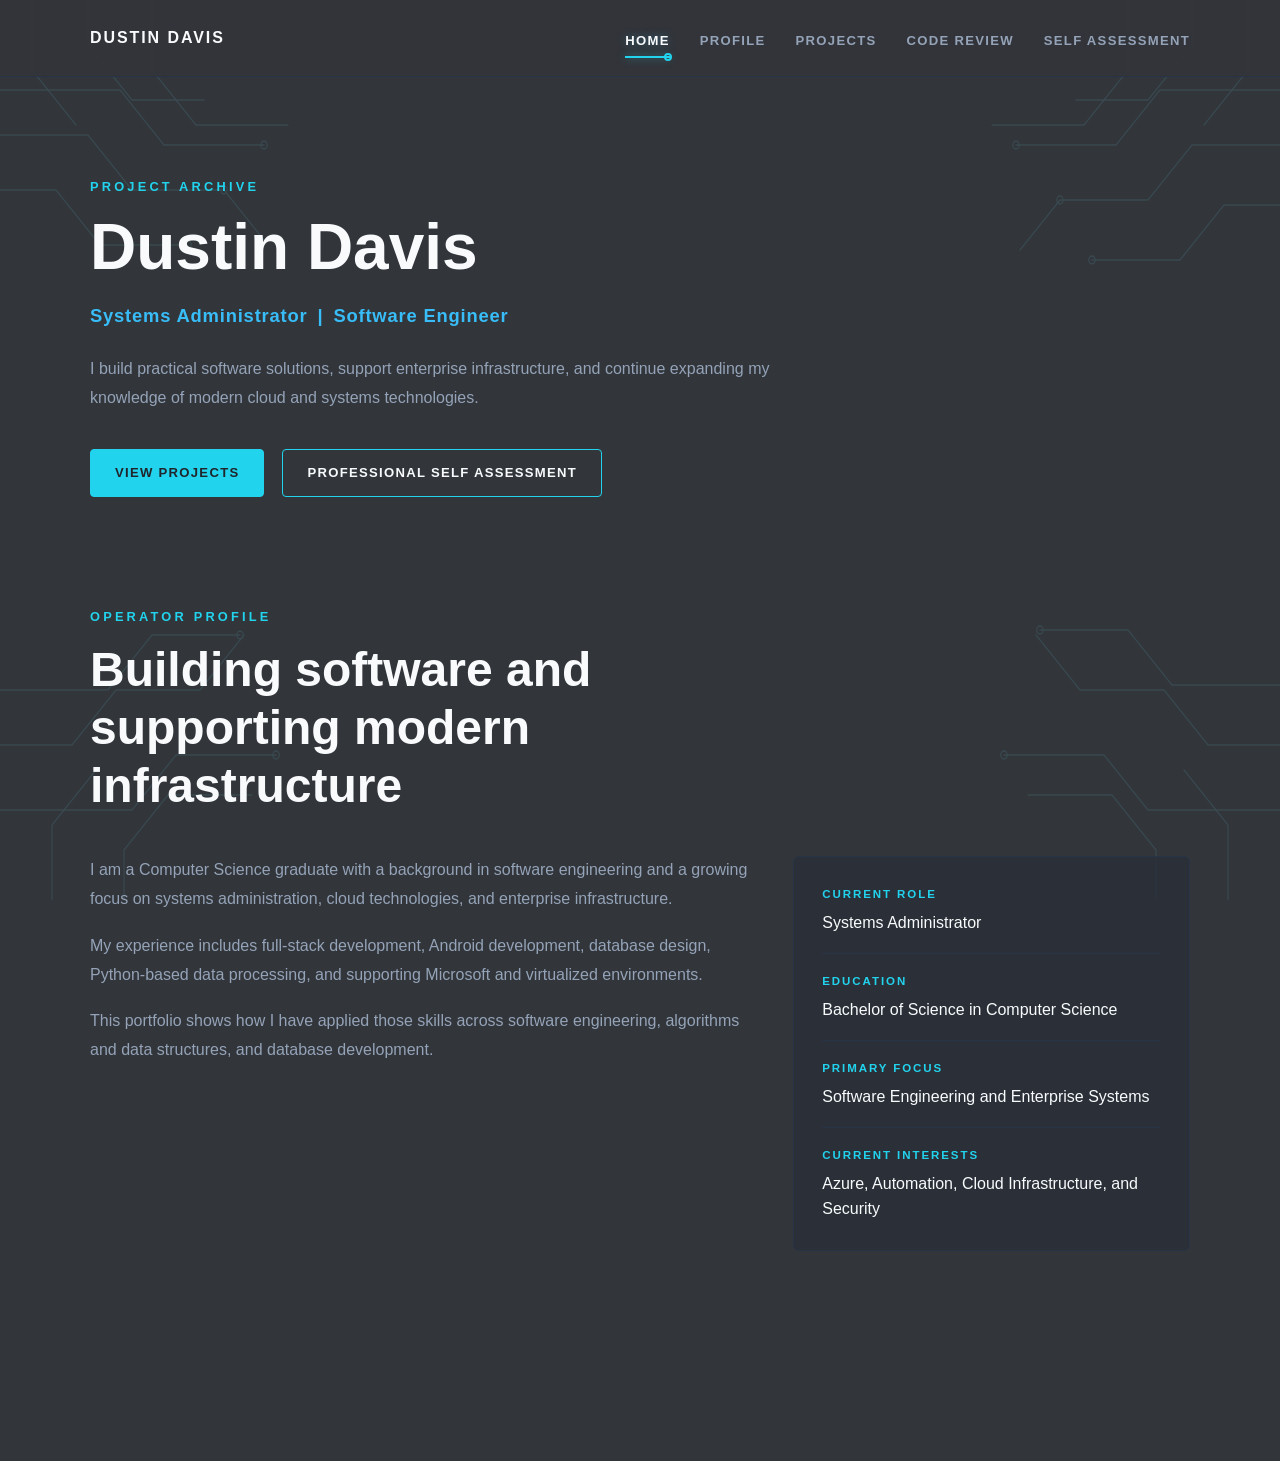
==== index.html @ 6dd3990e "Add operator profile section" ====
<!DOCTYPE html>
<html lang="en">

<head>
    <meta charset="UTF-8">
    <meta name="viewport" content="width=device-width, initial-scale=1.0">

    <title>Dustin Davis | Project Archive</title>

    <link rel="stylesheet" href="assets/css/styles.css">
</head>

<body>

    <!-- Main navigation used to move through the portfolio -->
    <header class="site-header">
        <div class="header-content">

            <!-- Small site name that stays visible across every page -->
            <a class="site-brand" href="index.html">
                Dustin Davis
            </a>

            <!-- Primary links for the main portfolio sections -->
            <nav class="main-navigation" aria-label="Main navigation">
                <a class="navigation-link active" href="index.html">Home</a>
                <a class="navigation-link" href="#profile">Profile</a>
                <a class="navigation-link" href="#projects">Projects</a>
                <a class="navigation-link" href="code-review.html">Code Review</a>
                <a class="navigation-link" href="self-assessment.html">
                    Self Assessment
                </a>
            </nav>

        </div>
    </header>

    <!-- Main content for the home page -->
    <main class="site-shell">

        <!-- Main introduction shown when someone first opens the portfolio -->
        <section class="hero-section">

            <p class="system-label">
                Project Archive
            </p>

            <h1>
                Dustin Davis
            </h1>

            <p class="hero-roles">
                Systems Administrator
                <span aria-hidden="true">|</span>
                Software Engineer
            </p>

            <p class="intro-text">
                I build practical software solutions, support enterprise
                infrastructure, and continue expanding my knowledge of modern
                cloud and systems technologies.
            </p>

            <!-- These buttons will connect to the main portfolio sections -->
            <div class="hero-actions">
                <a class="primary-button" href="#projects">
                    View Projects
                </a>

                <a class="secondary-button" href="self-assessment.html">
                    Professional Self Assessment
                </a>
            </div>

        </section>
        
        <!-- Short professional profile that explains my background and current direction -->
        <section class="profile-section" id="profile">

            <div class="section-heading">
                <p class="system-label">
                    Operator Profile
                </p>

                <h2>
                    Building software and supporting modern infrastructure
                </h2>
            </div>

            <div class="profile-grid">

                <!-- Main profile summary -->
                <div class="profile-summary">
                    <p>
                        I am a Computer Science graduate with a background in software
                        engineering and a growing focus on systems administration,
                        cloud technologies, and enterprise infrastructure.
                    </p>

                    <p>
                        My experience includes full-stack development, Android
                        development, database design, Python-based data processing,
                        and supporting Microsoft and virtualized environments.
                    </p>

                    <p>
                        This portfolio shows how I have applied those skills across
                        software engineering, algorithms and data structures, and
                        database development.
                    </p>
                </div>

                <!-- Quick details make the profile easier to scan -->
                <div class="profile-details">

                    <div class="profile-item">
                        <span class="profile-label">Current Role</span>
                        <span class="profile-value">Systems Administrator</span>
                    </div>

                    <div class="profile-item">
                        <span class="profile-label">Education</span>
                        <span class="profile-value">
                            Bachelor of Science in Computer Science
                        </span>
                    </div>

                    <div class="profile-item">
                        <span class="profile-label">Primary Focus</span>
                        <span class="profile-value">
                            Software Engineering and Enterprise Systems
                        </span>
                    </div>

                    <div class="profile-item">
                        <span class="profile-label">Current Interests</span>
                        <span class="profile-value">
                            Azure, Automation, Cloud Infrastructure, and Security
                        </span>
                    </div>

                </div>

            </div>

        </section>

    </main>

    <script src="assets/js/main.js"></script>

</body>

</html>
---- assets/css/styles.css ----
/*================================================
    PROJECT ARCHIVE

    Main stylesheet for the ePortfolio.
    The sections are separated so the layout
    is easier to update as the site grows.
================================================*/


/*================================================
    Theme Colors

    Keeping the main colors in one place makes
    it easier to adjust the full site later.
================================================*/

:root {
    --background: #32353a;
    --panel: #161b22;
    --panel-border: #273447;

    --primary: #38bdf8;
    --secondary: #2563eb;
    --accent: #22d3ee;

    --text: #f8fafc;
    --muted: #94a3b8;
}


/*================================================
    Browser Reset

    Remove the default spacing so the layout
    starts from the same baseline in each browser.
================================================*/

* {
    margin: 0;
    padding: 0;
    box-sizing: border-box;
}


/*================================================
    Base Page Styling

    This sets the main background, text color,
    and default font used throughout the site.
================================================*/

body {
    min-height: 100vh;

    /* Keep the circuit design subtle so it does not compete with the content */
    background-color: var(--background);
    background-image: url("../images/circuit-background.svg");
    background-position: center top;
    background-repeat: no-repeat;
    background-size: 100% 100%;
    background-attachment: fixed;

    color: var(--text);
    font-family: Arial, Helvetica, sans-serif;
    line-height: 1.6;
}


/*================================================
    Main Page Container

    This keeps the page content centered and
    prevents it from stretching too wide.
================================================*/

.site-shell {
    width: min(1100px, calc(100% - 48px));
    margin: 0 auto;
    padding: 100px 0;
}


/*================================================
    Project Archive Label

    This small label introduces the visual theme
    before the main heading.
================================================*/

.system-label {
    color: var(--accent);
    font-size: 0.8rem;
    font-weight: bold;
    letter-spacing: 0.2rem;
    text-transform: uppercase;
}


/*================================================
    Main Heading

    This is the largest text on the page and will
    be used as the main introduction for the site.
================================================*/

h1 {
    margin-top: 15px;
    font-size: 4rem;
    line-height: 1.1;
}


/*================================================
    Introductory Text

    The lighter text color keeps this readable
    without competing with the main heading.
================================================*/

.intro-text {
    max-width: 700px;
    margin-top: 25px;
    color: var(--muted);
    line-height: 1.8;
}


/*================================================
    Site Header

    The header stays simple so visitors can quickly
    find the main sections of the portfolio.
================================================*/

.site-header {
    width: 100%;
    border-bottom: 1px solid var(--panel-border);
    background: rgba(50, 53, 58, 0.96);
}


/* Keep the navigation aligned with the rest of the page content */
.header-content {
    display: flex;
    align-items: center;
    justify-content: space-between;

    width: min(1100px, calc(100% - 48px));
    min-height: 76px;
    margin: 0 auto;
}


/* Use the name as the site identifier instead of adding a separate logo */
.site-brand {
    color: var(--text);
    font-size: 1rem;
    font-weight: bold;
    letter-spacing: 0.12rem;
    text-decoration: none;
    text-transform: uppercase;
}


/* Keep the main links together on the right side of the header */
.main-navigation {
    display: flex;
    align-items: center;
    gap: 30px;
}


/* Each navigation link has room underneath for the circuit line */
.navigation-link {
    position: relative;
    padding: 28px 0 24px;

    color: var(--muted);
    font-size: 0.82rem;
    font-weight: bold;
    letter-spacing: 0.08rem;
    text-decoration: none;
    text-transform: uppercase;

    transition:
        color 200ms ease,
        text-shadow 200ms ease;
}


/* Draw the circuit trace underneath the selected or hovered link */
.navigation-link::after {
    position: absolute;
    right: 0;
    bottom: 17px;
    left: 0;

    height: 2px;

    background: var(--accent);
    box-shadow: 0 0 8px rgba(34, 211, 238, 0.55);

    content: "";
    transform: scaleX(0);
    transform-origin: left;
    transition: transform 250ms ease;
}


/* Add a small connection point at the end of the circuit trace */
.navigation-link::before {
    position: absolute;
    right: -2px;
    bottom: 14px;

    width: 4px;
    height: 4px;

    border: 2px solid var(--accent);
    border-radius: 50%;
    background: var(--background);

    content: "";
    opacity: 0;
    transition: opacity 150ms ease 150ms;
}


/* Light the circuit line when the link is active or selected */
.navigation-link:hover,
.navigation-link:focus-visible,
.navigation-link.active {
    color: var(--text);
    text-shadow: 0 0 8px rgba(56, 189, 248, 0.35);
}

.navigation-link:hover::after,
.navigation-link:focus-visible::after,
.navigation-link.active::after {
    transform: scaleX(1);
}

.navigation-link:hover::before,
.navigation-link:focus-visible::before,
.navigation-link.active::before {
    opacity: 1;
}


/*================================================
    Small Screen Navigation

    Allow the header to wrap instead of letting
    the links run outside the screen.
================================================*/

@media (max-width: 800px) {

    .header-content {
        align-items: flex-start;
        flex-direction: column;
        padding: 20px 0;
    }

    .main-navigation {
        flex-wrap: wrap;
        gap: 8px 22px;
        margin-top: 12px;
    }

    .navigation-link {
        padding: 10px 0 14px;
    }

    .navigation-link::after {
        bottom: 7px;
    }

    .navigation-link::before {
        bottom: 4px;
    }

}


/*================================================
    Home Page Introduction

    This section introduces who I am before
    directing visitors into the project archive.
================================================*/

.hero-section {
    max-width: 850px;
}


/* Keep the professional roles visible without competing with the name */
.hero-roles {
    display: flex;
    flex-wrap: wrap;
    gap: 10px;

    margin-top: 18px;

    color: var(--primary);
    font-size: 1.15rem;
    font-weight: bold;
    letter-spacing: 0.05rem;
}


/* Keep the main action buttons together below the introduction */
.hero-actions {
    display: flex;
    flex-wrap: wrap;
    gap: 18px;

    margin-top: 36px;
}


/* Shared button styling keeps both actions consistent */
.primary-button,
.secondary-button {
    position: relative;
    display: inline-flex;
    align-items: center;
    justify-content: center;

    min-height: 48px;
    padding: 0 24px;

    border: 1px solid var(--accent);
    border-radius: 4px;

    font-size: 0.82rem;
    font-weight: bold;
    letter-spacing: 0.08rem;
    text-decoration: none;
    text-transform: uppercase;

    transition:
        background 200ms ease,
        color 200ms ease,
        box-shadow 200ms ease,
        transform 200ms ease;
}


/* The primary action gets the stronger visual treatment */
.primary-button {
    background: var(--accent);
    color: #1f252b;
}


/* The secondary action stays quieter until it is selected */
.secondary-button {
    background: transparent;
    color: var(--text);
}


/* Lift the buttons slightly so the interaction feels responsive */
.primary-button:hover,
.primary-button:focus-visible,
.secondary-button:hover,
.secondary-button:focus-visible {
    transform: translateY(-2px);
    box-shadow: 0 0 14px rgba(34, 211, 238, 0.3);
}

.secondary-button:hover,
.secondary-button:focus-visible {
    background: rgba(34, 211, 238, 0.08);
}


/* Stack the actions on narrow screens so they stay easy to select */
@media (max-width: 600px) {

    .hero-actions {
        align-items: stretch;
        flex-direction: column;
    }

    .primary-button,
    .secondary-button {
        width: 100%;
    }

}


/*================================================
    Operator Profile

    This section gives visitors a quick overview
    of my background, experience, and current goals.
================================================*/

.profile-section {
    padding: 110px 0;
}


/* Keep section headings consistent throughout the portfolio */
.section-heading {
    max-width: 760px;
    margin-bottom: 42px;
}

.section-heading h2 {
    margin-top: 14px;

    font-size: clamp(2rem, 4vw, 3rem);
    line-height: 1.2;
}


/* Split the profile into a summary and quick reference details */
.profile-grid {
    display: grid;
    grid-template-columns: minmax(0, 1.25fr) minmax(280px, 0.75fr);
    gap: 42px;
}


/* Keep the profile paragraphs readable without stretching too wide */
.profile-summary {
    max-width: 720px;
}

.profile-summary p {
    color: var(--muted);
    line-height: 1.8;
}

.profile-summary p + p {
    margin-top: 18px;
}


/* Display key profile details in a clean console-style panel */
.profile-details {
    padding: 28px;

    border: 1px solid var(--panel-border);
    border-radius: 6px;
    background: rgba(42, 47, 56, 0.78);
}


/* Separate each detail without making the panel feel crowded */
.profile-item {
    display: flex;
    flex-direction: column;
    gap: 6px;

    padding: 18px 0;
    border-bottom: 1px solid var(--panel-border);
}

.profile-item:first-child {
    padding-top: 0;
}

.profile-item:last-child {
    padding-bottom: 0;
    border-bottom: 0;
}


/* Use the label as a small console heading */
.profile-label {
    color: var(--accent);
    font-size: 0.72rem;
    font-weight: bold;
    letter-spacing: 0.12rem;
    text-transform: uppercase;
}

.profile-value {
    color: var(--text);
    font-size: 1rem;
}


/* Stack the profile sections when there is not enough horizontal space */
@media (max-width: 850px) {

    .profile-grid {
        grid-template-columns: 1fr;
    }

}
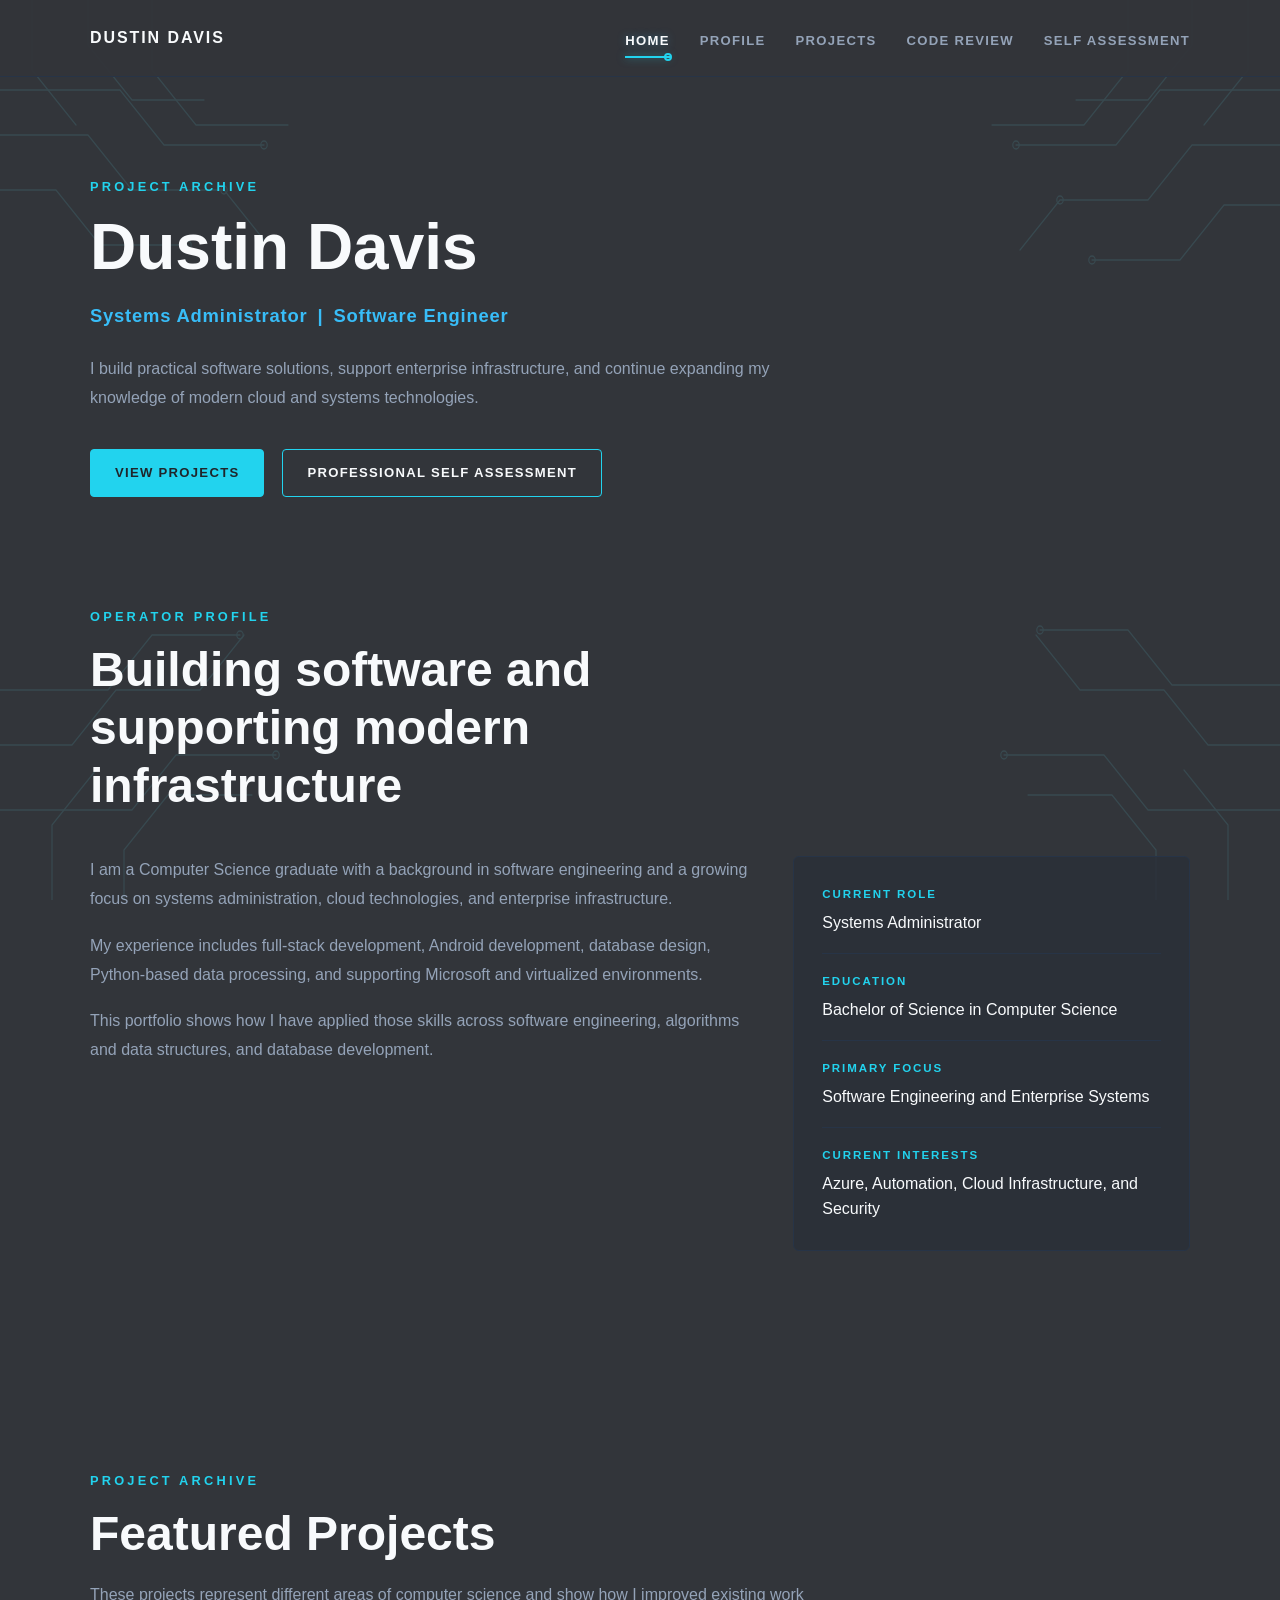
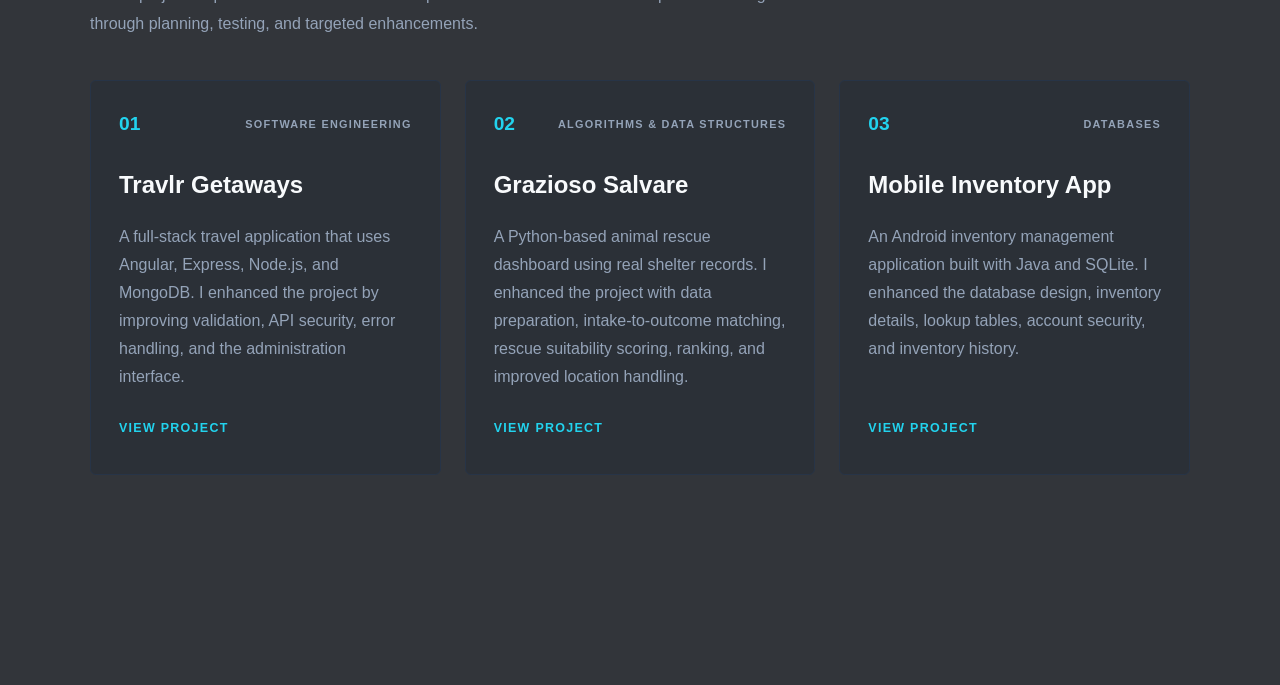
==== commit fa7dd4a6: "Add featured project archive cards" ====
--- a/index.html
+++ b/index.html
@@ -73,7 +73,7 @@
             </div>
 
         </section>
-        
+
         <!-- Short professional profile that explains my background and current direction -->
         <section class="profile-section" id="profile">
 
@@ -145,6 +145,103 @@
 
         </section>
 
+        <!-- Main project collection for the three capstone artifacts -->
+        <section class="projects-section" id="projects">
+
+            <div class="section-heading">
+                <p class="system-label">
+                    Project Archive
+                </p>
+
+                <h2>
+                    Featured Projects
+                </h2>
+
+                <p class="section-description">
+                    These projects represent different areas of computer science and
+                    show how I improved existing work through planning, testing, and
+                    targeted enhancements.
+                </p>
+            </div>
+
+            <div class="project-grid">
+
+                <!-- Artifact One -->
+                <article class="project-card">
+
+                    <div class="project-card-header">
+                        <span class="project-number">01</span>
+                        <span class="project-category">Software Engineering</span>
+                    </div>
+
+                    <h3>Travlr Getaways</h3>
+
+                    <p>
+                        A full-stack travel application that uses Angular, Express,
+                        Node.js, and MongoDB. I enhanced the project by improving
+                        validation, API security, error handling, and the
+                        administration interface.
+                    </p>
+
+                    <a class="project-link" href="projects/travlr.html">
+                        View Project
+                    </a>
+
+                </article>
+
+
+                <!-- Artifact Two -->
+                <article class="project-card">
+
+                    <div class="project-card-header">
+                        <span class="project-number">02</span>
+                        <span class="project-category">
+                            Algorithms &amp; Data Structures
+                        </span>
+                    </div>
+
+                    <h3>Grazioso Salvare</h3>
+
+                    <p>
+                        A Python-based animal rescue dashboard using real shelter
+                        records. I enhanced the project with data preparation,
+                        intake-to-outcome matching, rescue suitability scoring,
+                        ranking, and improved location handling.
+                    </p>
+
+                    <a class="project-link" href="projects/grazioso.html">
+                        View Project
+                    </a>
+
+                </article>
+
+
+                <!-- Artifact Three -->
+                <article class="project-card">
+
+                    <div class="project-card-header">
+                        <span class="project-number">03</span>
+                        <span class="project-category">Databases</span>
+                    </div>
+
+                    <h3>Mobile Inventory App</h3>
+
+                    <p>
+                        An Android inventory management application built with Java
+                        and SQLite. I enhanced the database design, inventory details,
+                        lookup tables, account security, and inventory history.
+                    </p>
+
+                    <a class="project-link" href="projects/mobile.html">
+                        View Project
+                    </a>
+
+                </article>
+
+            </div>
+
+        </section>
+
     </main>
 
     <script src="assets/js/main.js"></script>
--- a/assets/css/styles.css
+++ b/assets/css/styles.css
@@ -494,4 +494,161 @@
         grid-template-columns: 1fr;
     }
 
+}
+
+
+/*================================================
+    Project Archive
+
+    These cards provide a quick overview of the
+    three projects included in the final portfolio.
+================================================*/
+
+.projects-section {
+    padding: 110px 0;
+}
+
+
+/* Add a little supporting text below the section heading */
+.section-description {
+    max-width: 720px;
+    margin-top: 18px;
+
+    color: var(--muted);
+    line-height: 1.8;
+}
+
+
+/* Keep all three projects evenly spaced across larger screens */
+.project-grid {
+    display: grid;
+    grid-template-columns: repeat(3, minmax(0, 1fr));
+    gap: 24px;
+}
+
+
+/* Each project is treated like its own archive entry */
+.project-card {
+    display: flex;
+    flex-direction: column;
+
+    min-height: 370px;
+    padding: 28px;
+
+    border: 1px solid var(--panel-border);
+    border-radius: 6px;
+    background: rgba(42, 47, 56, 0.82);
+
+    transition:
+        border-color 200ms ease,
+        box-shadow 200ms ease,
+        transform 200ms ease;
+}
+
+
+/* Give the card a small response when someone moves over it */
+.project-card:hover {
+    border-color: var(--accent);
+    box-shadow: 0 0 18px rgba(34, 211, 238, 0.12);
+    transform: translateY(-4px);
+}
+
+
+/* Number and category work like archive metadata */
+.project-card-header {
+    display: flex;
+    align-items: center;
+    justify-content: space-between;
+    gap: 16px;
+
+    margin-bottom: 26px;
+}
+
+.project-number {
+    color: var(--accent);
+    font-size: 1.2rem;
+    font-weight: bold;
+}
+
+.project-category {
+    color: var(--muted);
+    font-size: 0.68rem;
+    font-weight: bold;
+    letter-spacing: 0.08rem;
+    text-align: right;
+    text-transform: uppercase;
+}
+
+
+/* Keep project titles easy to find while scanning the page */
+.project-card h3 {
+    margin-bottom: 18px;
+
+    color: var(--text);
+    font-size: 1.5rem;
+}
+
+
+/* Let the description take the available space so links stay aligned */
+.project-card p {
+    flex-grow: 1;
+
+    color: var(--muted);
+    line-height: 1.75;
+}
+
+
+/* Simple circuit-style link at the bottom of each card */
+.project-link {
+    position: relative;
+
+    align-self: flex-start;
+
+    margin-top: 28px;
+    padding-bottom: 7px;
+
+    color: var(--accent);
+    font-size: 0.78rem;
+    font-weight: bold;
+    letter-spacing: 0.08rem;
+    text-decoration: none;
+    text-transform: uppercase;
+}
+
+
+/* Reuse the circuit line idea from the navigation */
+.project-link::after {
+    position: absolute;
+    right: 0;
+    bottom: 0;
+    left: 0;
+
+    height: 2px;
+
+    background: var(--accent);
+    box-shadow: 0 0 8px rgba(34, 211, 238, 0.45);
+
+    content: "";
+    transform: scaleX(0);
+    transform-origin: left;
+    transition: transform 200ms ease;
+}
+
+.project-link:hover::after,
+.project-link:focus-visible::after {
+    transform: scaleX(1);
+}
+
+
+/* Drop to one column when the cards no longer have enough room */
+@media (max-width: 900px) {
+
+    .project-grid {
+        grid-template-columns: 1fr;
+    }
+
+    .project-card {
+        min-height: auto;
+    }
+
 }
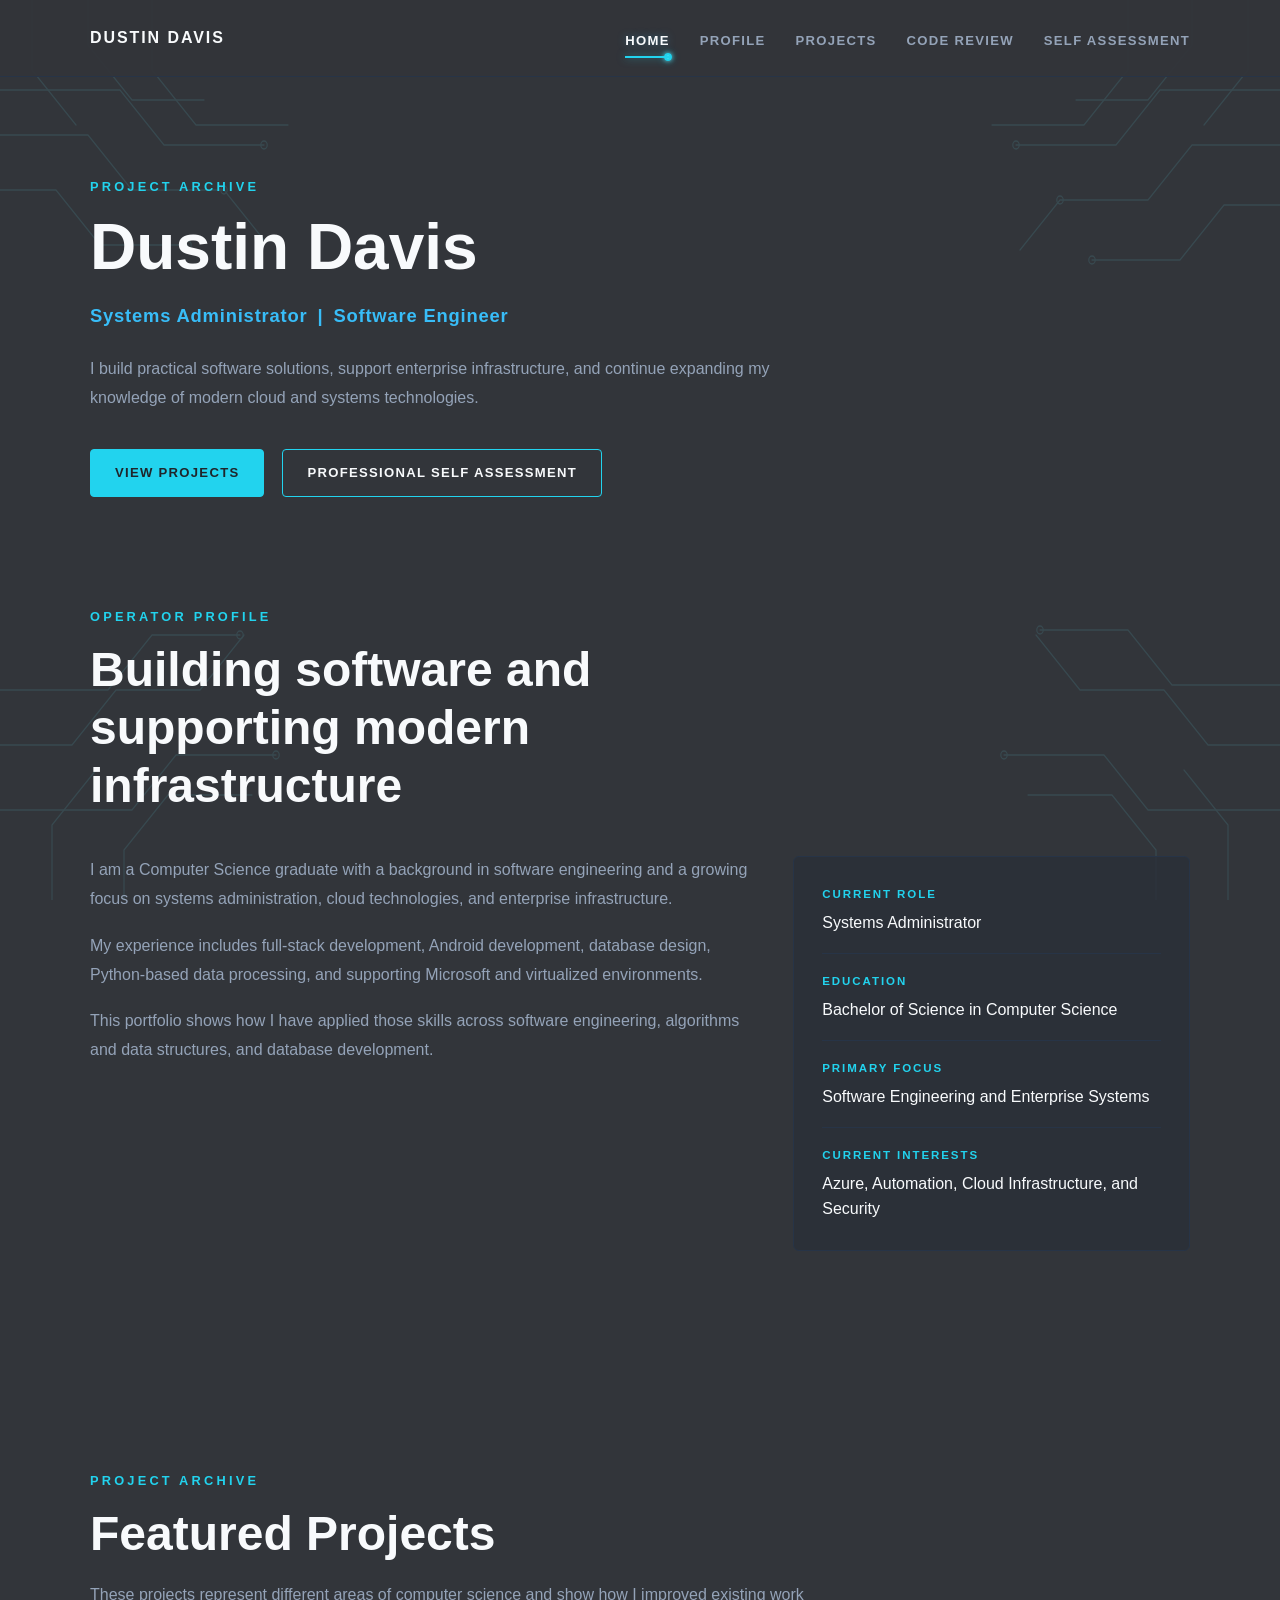
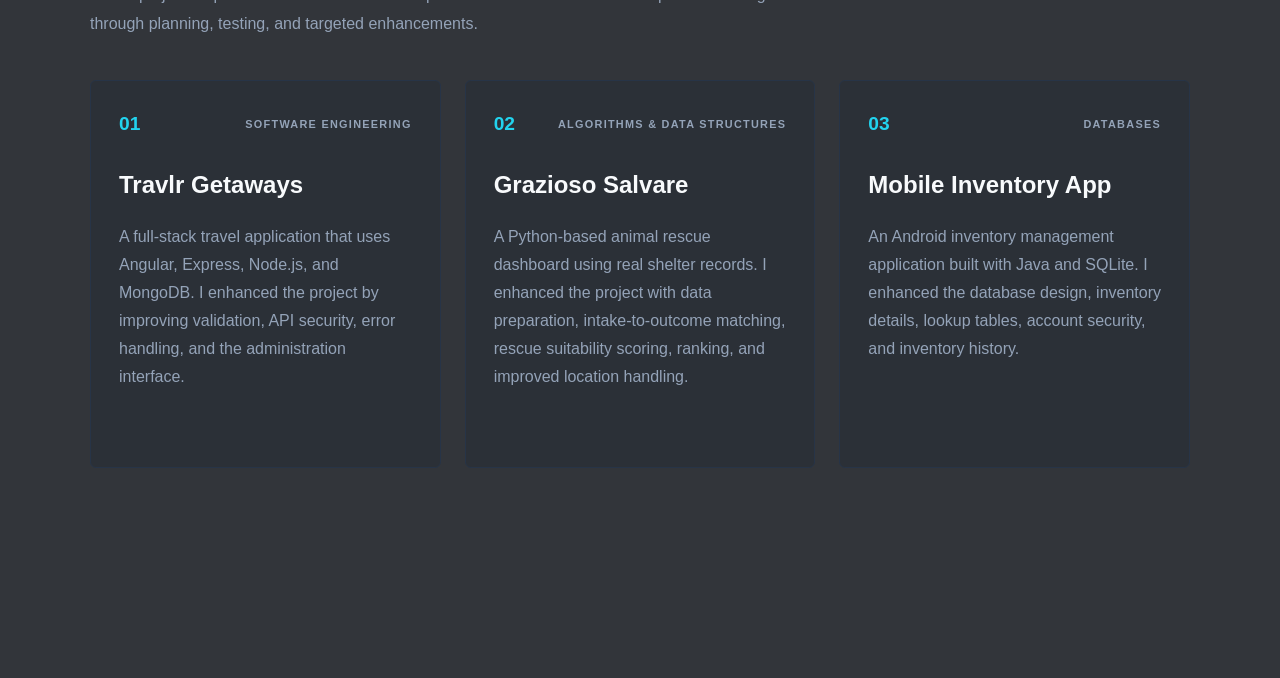
==== commit 2f2beccb: "Build artifact pages and code review section" ====
--- a/index.html
+++ b/index.html
@@ -8,11 +8,21 @@
     <title>Dustin Davis | Project Archive</title>
 
     <link rel="stylesheet" href="assets/css/styles.css">
+    <link rel="stylesheet" href="assets/css/home.css">
 </head>
 
 <body>
 
-    <!-- Main navigation used to move through the portfolio -->
+
+    <!--================================================
+        Main Navigation
+
+        Shared navigation used to move through the
+        main sections of the portfolio.
+    ================================================-->
+
+    <!-- #region MAIN NAVIGATION -->
+
     <header class="site-header">
         <div class="header-content">
 
@@ -23,22 +33,48 @@
 
             <!-- Primary links for the main portfolio sections -->
             <nav class="main-navigation" aria-label="Main navigation">
-                <a class="navigation-link active" href="index.html">Home</a>
-                <a class="navigation-link" href="#profile">Profile</a>
-                <a class="navigation-link" href="#projects">Projects</a>
-                <a class="navigation-link" href="code-review.html">Code Review</a>
+
+                <a class="navigation-link active" href="index.html">
+                    Home
+                </a>
+
+                <a class="navigation-link" href="#profile">
+                    Profile
+                </a>
+
+                <a class="navigation-link" href="#projects">
+                    Projects
+                </a>
+
+                <a class="navigation-link" href="code-review.html">
+                    Code Review
+                </a>
+
                 <a class="navigation-link" href="self-assessment.html">
                     Self Assessment
                 </a>
+
             </nav>
 
         </div>
     </header>
 
+    <!-- #endregion -->
+
+
     <!-- Main content for the home page -->
     <main class="site-shell">
 
-        <!-- Main introduction shown when someone first opens the portfolio -->
+
+        <!--================================================
+            Home Page Introduction
+
+            This section introduces who I am before
+            directing visitors into the project archive.
+        ================================================-->
+
+        <!-- #region HOME PAGE INTRODUCTION -->
+
         <section class="hero-section">
 
             <p class="system-label">
@@ -61,8 +97,9 @@
                 cloud and systems technologies.
             </p>
 
-            <!-- These buttons will connect to the main portfolio sections -->
+            <!-- These buttons connect to the main portfolio sections -->
             <div class="hero-actions">
+
                 <a class="primary-button" href="#projects">
                     View Projects
                 </a>
@@ -70,14 +107,27 @@
                 <a class="secondary-button" href="self-assessment.html">
                     Professional Self Assessment
                 </a>
+
             </div>
 
         </section>
 
-        <!-- Short professional profile that explains my background and current direction -->
+        <!-- #endregion -->
+
+
+        <!--================================================
+            Operator Profile
+
+            This section gives visitors a quick overview
+            of my background, experience, and current goals.
+        ================================================-->
+
+        <!-- #region OPERATOR PROFILE -->
+
         <section class="profile-section" id="profile">
 
             <div class="section-heading">
+
                 <p class="system-label">
                     Operator Profile
                 </p>
@@ -85,55 +135,79 @@
                 <h2>
                     Building software and supporting modern infrastructure
                 </h2>
-            </div>
+
+            </div>
+
 
             <div class="profile-grid">
 
                 <!-- Main profile summary -->
                 <div class="profile-summary">
+
                     <p>
-                        I am a Computer Science graduate with a background in software
-                        engineering and a growing focus on systems administration,
-                        cloud technologies, and enterprise infrastructure.
+                        I am a Computer Science graduate with a background in
+                        software engineering and a growing focus on systems
+                        administration, cloud technologies, and enterprise
+                        infrastructure.
                     </p>
 
                     <p>
                         My experience includes full-stack development, Android
-                        development, database design, Python-based data processing,
-                        and supporting Microsoft and virtualized environments.
+                        development, database design, Python-based data
+                        processing, and supporting Microsoft and virtualized
+                        environments.
                     </p>
 
                     <p>
-                        This portfolio shows how I have applied those skills across
-                        software engineering, algorithms and data structures, and
-                        database development.
+                        This portfolio shows how I have applied those skills
+                        across software engineering, algorithms and data
+                        structures, and database development.
                     </p>
+
                 </div>
+
 
                 <!-- Quick details make the profile easier to scan -->
                 <div class="profile-details">
 
                     <div class="profile-item">
-                        <span class="profile-label">Current Role</span>
-                        <span class="profile-value">Systems Administrator</span>
+                        <span class="profile-label">
+                            Current Role
+                        </span>
+
+                        <span class="profile-value">
+                            Systems Administrator
+                        </span>
                     </div>
 
+
                     <div class="profile-item">
-                        <span class="profile-label">Education</span>
+                        <span class="profile-label">
+                            Education
+                        </span>
+
                         <span class="profile-value">
                             Bachelor of Science in Computer Science
                         </span>
                     </div>
 
+
                     <div class="profile-item">
-                        <span class="profile-label">Primary Focus</span>
+                        <span class="profile-label">
+                            Primary Focus
+                        </span>
+
                         <span class="profile-value">
                             Software Engineering and Enterprise Systems
                         </span>
                     </div>
 
+
                     <div class="profile-item">
-                        <span class="profile-label">Current Interests</span>
+                        <span class="profile-label">
+                            Current Interests
+                        </span>
+
                         <span class="profile-value">
                             Azure, Automation, Cloud Infrastructure, and Security
                         </span>
@@ -145,10 +219,22 @@
 
         </section>
 
-        <!-- Main project collection for the three capstone artifacts -->
+        <!-- #endregion -->
+
+
+        <!--================================================
+            Project Archive
+
+            These cards provide a quick overview of the
+            three projects included in the final portfolio.
+        ================================================-->
+
+        <!-- #region PROJECT ARCHIVE -->
+
         <section class="projects-section" id="projects">
 
             <div class="section-heading">
+
                 <p class="system-label">
                     Project Archive
                 </p>
@@ -158,94 +244,151 @@
                 </h2>
 
                 <p class="section-description">
-                    These projects represent different areas of computer science and
-                    show how I improved existing work through planning, testing, and
-                    targeted enhancements.
+                    These projects represent different areas of computer
+                    science and show how I improved existing work through
+                    planning, testing, and targeted enhancements.
                 </p>
-            </div>
+
+            </div>
+
 
             <div class="project-grid">
 
+
                 <!-- Artifact One -->
-                <article class="project-card">
-
-                    <div class="project-card-header">
-                        <span class="project-number">01</span>
-                        <span class="project-category">Software Engineering</span>
-                    </div>
-
-                    <h3>Travlr Getaways</h3>
-
-                    <p>
-                        A full-stack travel application that uses Angular, Express,
-                        Node.js, and MongoDB. I enhanced the project by improving
-                        validation, API security, error handling, and the
-                        administration interface.
-                    </p>
-
-                    <a class="project-link" href="projects/travlr.html">
-                        View Project
-                    </a>
-
-                </article>
+                <a class="project-card-link" href="projects/travlr.html">
+
+                    <article class="project-card">
+
+                        <div class="project-card-header">
+
+                            <span class="project-number">
+                                01
+                            </span>
+
+                            <span class="project-category">
+                                Software Engineering
+                            </span>
+
+                        </div>
+
+                        <h3>
+                            Travlr Getaways
+                        </h3>
+
+                        <p>
+                            A full-stack travel application that uses Angular,
+                            Express, Node.js, and MongoDB. I enhanced the project
+                            by improving validation, API security, error handling,
+                            and the administration interface.
+                        </p>
+
+                        <span class="project-card-action">
+                            View Project
+                        </span>
+
+                    </article>
+
+                </a>
 
 
                 <!-- Artifact Two -->
-                <article class="project-card">
-
-                    <div class="project-card-header">
-                        <span class="project-number">02</span>
-                        <span class="project-category">
-                            Algorithms &amp; Data Structures
-                        </span>
-                    </div>
-
-                    <h3>Grazioso Salvare</h3>
-
-                    <p>
-                        A Python-based animal rescue dashboard using real shelter
-                        records. I enhanced the project with data preparation,
-                        intake-to-outcome matching, rescue suitability scoring,
-                        ranking, and improved location handling.
-                    </p>
-
-                    <a class="project-link" href="projects/grazioso.html">
-                        View Project
-                    </a>
-
-                </article>
+                <a class="project-card-link" href="projects/grazioso.html">
+
+                    <article class="project-card">
+
+                        <div class="project-card-header">
+
+                            <span class="project-number">
+                                02
+                            </span>
+
+                            <span class="project-category">
+                                Algorithms &amp; Data Structures
+                            </span>
+
+                        </div>
+
+                        <h3>
+                            Grazioso Salvare
+                        </h3>
+
+                        <p>
+                            A Python-based animal rescue dashboard using real
+                            shelter records. I enhanced the project with data
+                            preparation, intake-to-outcome matching, rescue
+                            suitability scoring, ranking, and improved location
+                            handling.
+                        </p>
+
+                        <span class="project-card-action">
+                            View Project
+                        </span>
+
+                    </article>
+
+                </a>
 
 
                 <!-- Artifact Three -->
-                <article class="project-card">
-
-                    <div class="project-card-header">
-                        <span class="project-number">03</span>
-                        <span class="project-category">Databases</span>
-                    </div>
-
-                    <h3>Mobile Inventory App</h3>
-
-                    <p>
-                        An Android inventory management application built with Java
-                        and SQLite. I enhanced the database design, inventory details,
-                        lookup tables, account security, and inventory history.
-                    </p>
-
-                    <a class="project-link" href="projects/mobile.html">
-                        View Project
-                    </a>
-
-                </article>
+                <a class="project-card-link" href="projects/mobile.html">
+
+                    <article class="project-card">
+
+                        <div class="project-card-header">
+
+                            <span class="project-number">
+                                03
+                            </span>
+
+                            <span class="project-category">
+                                Databases
+                            </span>
+
+                        </div>
+
+                        <h3>
+                            Mobile Inventory App
+                        </h3>
+
+                        <p>
+                            An Android inventory management application built with
+                            Java and SQLite. I enhanced the database design,
+                            inventory details, lookup tables, account security,
+                            and inventory history.
+                        </p>
+
+                        <span class="project-card-action">
+                            View Project
+                        </span>
+
+                    </article>
+
+                </a>
 
             </div>
 
         </section>
 
+        <!-- #endregion -->
+
+
     </main>
 
+
+    <!--================================================
+        JavaScript
+
+        Shared site functionality is loaded here.
+    ================================================-->
+
+    <!-- #region JAVASCRIPT -->
+
     <script src="assets/js/main.js"></script>
 
+    <!-- #endregion -->
+
+
 </body>
 
 </html>
--- a/assets/css/styles.css
+++ b/assets/css/styles.css
@@ -13,6 +13,8 @@
     Keeping the main colors in one place makes
     it easier to adjust the full site later.
 ================================================*/
+
+/* #region THEME COLORS */
 
 :root {
     --background: #32353a;
@@ -27,6 +29,7 @@
     --muted: #94a3b8;
 }
 
+/* #endregion */
 
 /*================================================
     Browser Reset
@@ -34,6 +37,8 @@
     Remove the default spacing so the layout
     starts from the same baseline in each browser.
 ================================================*/
+
+/* #region BROWSER RESET */
 
 * {
     margin: 0;
@@ -41,6 +46,7 @@
     box-sizing: border-box;
 }
 
+/* #endregion */
 
 /*================================================
     Base Page Styling
@@ -48,6 +54,8 @@
     This sets the main background, text color,
     and default font used throughout the site.
 ================================================*/
+
+/* #region BASE PAGE STYLING */
 
 body {
     min-height: 100vh;
@@ -65,6 +73,7 @@
     line-height: 1.6;
 }
 
+/* #endregion */
 
 /*================================================
     Main Page Container
@@ -72,6 +81,8 @@
     This keeps the page content centered and
     prevents it from stretching too wide.
 ================================================*/
+
+/* #region MAIN PAGE CONTAINER */
 
 .site-shell {
     width: min(1100px, calc(100% - 48px));
@@ -79,6 +90,7 @@
     padding: 100px 0;
 }
 
+/* #endregion */
 
 /*================================================
     Project Archive Label
@@ -86,6 +98,8 @@
     This small label introduces the visual theme
     before the main heading.
 ================================================*/
+
+/* #region PROJECT ARCHIVE LABEL */
 
 .system-label {
     color: var(--accent);
@@ -95,6 +109,7 @@
     text-transform: uppercase;
 }
 
+/* #endregion */
 
 /*================================================
     Main Heading
@@ -102,6 +117,8 @@
     This is the largest text on the page and will
     be used as the main introduction for the site.
 ================================================*/
+
+/* #region MAIN HEADING */
 
 h1 {
     margin-top: 15px;
@@ -109,6 +126,7 @@
     line-height: 1.1;
 }
 
+/* #endregion */
 
 /*================================================
     Introductory Text
@@ -116,6 +134,8 @@
     The lighter text color keeps this readable
     without competing with the main heading.
 ================================================*/
+
+/* #region INTRODUCTORY TEXT */
 
 .intro-text {
     max-width: 700px;
@@ -124,6 +144,7 @@
     line-height: 1.8;
 }
 
+/* #endregion */
 
 /*================================================
     Site Header
@@ -131,6 +152,8 @@
     The header stays simple so visitors can quickly
     find the main sections of the portfolio.
 ================================================*/
+
+/* #region SITE HEADER */
 
 .site-header {
     width: 100%;
@@ -218,13 +241,45 @@
 
     border: 2px solid var(--accent);
     border-radius: 50%;
-    background: var(--background);
+    background: radial-gradient(
+        circle,
+        #e0faff 0%,
+        #67e8f9 35%,
+        var(--accent) 70%
+    );
 
     content: "";
     opacity: 0;
     transition: opacity 150ms ease 150ms;
 }
 
+/* Add a small glowing connection point at the end of the circuit trace */
+.navigation-link::before {
+    position: absolute;
+    right: -2px;
+    bottom: 14px;
+
+    width: 4px;
+    height: 4px;
+
+    border: 2px solid var(--accent);
+    border-radius: 50%;
+
+    background: radial-gradient(
+        circle,
+        #e0faff 0%,
+        #67e8f9 35%,
+        var(--accent) 70%
+    );
+
+    box-shadow:
+        0 0 4px rgba(103, 232, 249, 0.8),
+        0 0 8px rgba(34, 211, 238, 0.45);
+
+    content: "";
+    opacity: 0;
+    transition: opacity 150ms ease 150ms;
+}
 
 /* Light the circuit line when the link is active or selected */
 .navigation-link:hover,
@@ -246,6 +301,7 @@
     opacity: 1;
 }
 
+/* #endregion */
 
 /*================================================
     Small Screen Navigation
@@ -253,6 +309,8 @@
     Allow the header to wrap instead of letting
     the links run outside the screen.
 ================================================*/
+
+/* #region SMALL SCREEN NAVIGATION */
 
 @media (max-width: 800px) {
 
@@ -282,373 +340,4 @@
 
 }
 
-
-/*================================================
-    Home Page Introduction
-
-    This section introduces who I am before
-    directing visitors into the project archive.
-================================================*/
-
-.hero-section {
-    max-width: 850px;
-}
-
-
-/* Keep the professional roles visible without competing with the name */
-.hero-roles {
-    display: flex;
-    flex-wrap: wrap;
-    gap: 10px;
-
-    margin-top: 18px;
-
-    color: var(--primary);
-    font-size: 1.15rem;
-    font-weight: bold;
-    letter-spacing: 0.05rem;
-}
-
-
-/* Keep the main action buttons together below the introduction */
-.hero-actions {
-    display: flex;
-    flex-wrap: wrap;
-    gap: 18px;
-
-    margin-top: 36px;
-}
-
-
-/* Shared button styling keeps both actions consistent */
-.primary-button,
-.secondary-button {
-    position: relative;
-    display: inline-flex;
-    align-items: center;
-    justify-content: center;
-
-    min-height: 48px;
-    padding: 0 24px;
-
-    border: 1px solid var(--accent);
-    border-radius: 4px;
-
-    font-size: 0.82rem;
-    font-weight: bold;
-    letter-spacing: 0.08rem;
-    text-decoration: none;
-    text-transform: uppercase;
-
-    transition:
-        background 200ms ease,
-        color 200ms ease,
-        box-shadow 200ms ease,
-        transform 200ms ease;
-}
-
-
-/* The primary action gets the stronger visual treatment */
-.primary-button {
-    background: var(--accent);
-    color: #1f252b;
-}
-
-
-/* The secondary action stays quieter until it is selected */
-.secondary-button {
-    background: transparent;
-    color: var(--text);
-}
-
-
-/* Lift the buttons slightly so the interaction feels responsive */
-.primary-button:hover,
-.primary-button:focus-visible,
-.secondary-button:hover,
-.secondary-button:focus-visible {
-    transform: translateY(-2px);
-    box-shadow: 0 0 14px rgba(34, 211, 238, 0.3);
-}
-
-.secondary-button:hover,
-.secondary-button:focus-visible {
-    background: rgba(34, 211, 238, 0.08);
-}
-
-
-/* Stack the actions on narrow screens so they stay easy to select */
-@media (max-width: 600px) {
-
-    .hero-actions {
-        align-items: stretch;
-        flex-direction: column;
-    }
-
-    .primary-button,
-    .secondary-button {
-        width: 100%;
-    }
-
-}
-
-
-/*================================================
-    Operator Profile
-
-    This section gives visitors a quick overview
-    of my background, experience, and current goals.
-================================================*/
-
-.profile-section {
-    padding: 110px 0;
-}
-
-
-/* Keep section headings consistent throughout the portfolio */
-.section-heading {
-    max-width: 760px;
-    margin-bottom: 42px;
-}
-
-.section-heading h2 {
-    margin-top: 14px;
-
-    font-size: clamp(2rem, 4vw, 3rem);
-    line-height: 1.2;
-}
-
-
-/* Split the profile into a summary and quick reference details */
-.profile-grid {
-    display: grid;
-    grid-template-columns: minmax(0, 1.25fr) minmax(280px, 0.75fr);
-    gap: 42px;
-}
-
-
-/* Keep the profile paragraphs readable without stretching too wide */
-.profile-summary {
-    max-width: 720px;
-}
-
-.profile-summary p {
-    color: var(--muted);
-    line-height: 1.8;
-}
-
-.profile-summary p + p {
-    margin-top: 18px;
-}
-
-
-/* Display key profile details in a clean console-style panel */
-.profile-details {
-    padding: 28px;
-
-    border: 1px solid var(--panel-border);
-    border-radius: 6px;
-    background: rgba(42, 47, 56, 0.78);
-}
-
-
-/* Separate each detail without making the panel feel crowded */
-.profile-item {
-    display: flex;
-    flex-direction: column;
-    gap: 6px;
-
-    padding: 18px 0;
-    border-bottom: 1px solid var(--panel-border);
-}
-
-.profile-item:first-child {
-    padding-top: 0;
-}
-
-.profile-item:last-child {
-    padding-bottom: 0;
-    border-bottom: 0;
-}
-
-
-/* Use the label as a small console heading */
-.profile-label {
-    color: var(--accent);
-    font-size: 0.72rem;
-    font-weight: bold;
-    letter-spacing: 0.12rem;
-    text-transform: uppercase;
-}
-
-.profile-value {
-    color: var(--text);
-    font-size: 1rem;
-}
-
-
-/* Stack the profile sections when there is not enough horizontal space */
-@media (max-width: 850px) {
-
-    .profile-grid {
-        grid-template-columns: 1fr;
-    }
-
-}
-
-
-/*================================================
-    Project Archive
-
-    These cards provide a quick overview of the
-    three projects included in the final portfolio.
-================================================*/
-
-.projects-section {
-    padding: 110px 0;
-}
-
-
-/* Add a little supporting text below the section heading */
-.section-description {
-    max-width: 720px;
-    margin-top: 18px;
-
-    color: var(--muted);
-    line-height: 1.8;
-}
-
-
-/* Keep all three projects evenly spaced across larger screens */
-.project-grid {
-    display: grid;
-    grid-template-columns: repeat(3, minmax(0, 1fr));
-    gap: 24px;
-}
-
-
-/* Each project is treated like its own archive entry */
-.project-card {
-    display: flex;
-    flex-direction: column;
-
-    min-height: 370px;
-    padding: 28px;
-
-    border: 1px solid var(--panel-border);
-    border-radius: 6px;
-    background: rgba(42, 47, 56, 0.82);
-
-    transition:
-        border-color 200ms ease,
-        box-shadow 200ms ease,
-        transform 200ms ease;
-}
-
-
-/* Give the card a small response when someone moves over it */
-.project-card:hover {
-    border-color: var(--accent);
-    box-shadow: 0 0 18px rgba(34, 211, 238, 0.12);
-    transform: translateY(-4px);
-}
-
-
-/* Number and category work like archive metadata */
-.project-card-header {
-    display: flex;
-    align-items: center;
-    justify-content: space-between;
-    gap: 16px;
-
-    margin-bottom: 26px;
-}
-
-.project-number {
-    color: var(--accent);
-    font-size: 1.2rem;
-    font-weight: bold;
-}
-
-.project-category {
-    color: var(--muted);
-    font-size: 0.68rem;
-    font-weight: bold;
-    letter-spacing: 0.08rem;
-    text-align: right;
-    text-transform: uppercase;
-}
-
-
-/* Keep project titles easy to find while scanning the page */
-.project-card h3 {
-    margin-bottom: 18px;
-
-    color: var(--text);
-    font-size: 1.5rem;
-}
-
-
-/* Let the description take the available space so links stay aligned */
-.project-card p {
-    flex-grow: 1;
-
-    color: var(--muted);
-    line-height: 1.75;
-}
-
-
-/* Simple circuit-style link at the bottom of each card */
-.project-link {
-    position: relative;
-
-    align-self: flex-start;
-
-    margin-top: 28px;
-    padding-bottom: 7px;
-
-    color: var(--accent);
-    font-size: 0.78rem;
-    font-weight: bold;
-    letter-spacing: 0.08rem;
-    text-decoration: none;
-    text-transform: uppercase;
-}
-
-
-/* Reuse the circuit line idea from the navigation */
-.project-link::after {
-    position: absolute;
-    right: 0;
-    bottom: 0;
-    left: 0;
-
-    height: 2px;
-
-    background: var(--accent);
-    box-shadow: 0 0 8px rgba(34, 211, 238, 0.45);
-
-    content: "";
-    transform: scaleX(0);
-    transform-origin: left;
-    transition: transform 200ms ease;
-}
-
-.project-link:hover::after,
-.project-link:focus-visible::after {
-    transform: scaleX(1);
-}
-
-
-/* Drop to one column when the cards no longer have enough room */
-@media (max-width: 900px) {
-
-    .project-grid {
-        grid-template-columns: 1fr;
-    }
-
-    .project-card {
-        min-height: auto;
-    }
-
-}+/* #endregion */
--- a/assets/css/home.css
+++ b/assets/css/home.css
@@ -0,0 +1,373 @@
+/*================================================
+    Home Page Introduction
+
+    This section introduces who I am before
+    directing visitors into the project archive.
+================================================*/
+
+/* #region HOME PAGE INTRODUCTION */
+
+.hero-section {
+    max-width: 850px;
+}
+
+
+/* Keep the professional roles visible without competing with the name */
+.hero-roles {
+    display: flex;
+    flex-wrap: wrap;
+    gap: 10px;
+
+    margin-top: 18px;
+
+    color: var(--primary);
+    font-size: 1.15rem;
+    font-weight: bold;
+    letter-spacing: 0.05rem;
+}
+
+
+/* Keep the main action buttons together below the introduction */
+.hero-actions {
+    display: flex;
+    flex-wrap: wrap;
+    gap: 18px;
+
+    margin-top: 36px;
+}
+
+
+/* Shared button styling keeps both actions consistent */
+.primary-button,
+.secondary-button {
+    position: relative;
+    display: inline-flex;
+    align-items: center;
+    justify-content: center;
+
+    min-height: 48px;
+    padding: 0 24px;
+
+    border: 1px solid var(--accent);
+    border-radius: 4px;
+
+    font-size: 0.82rem;
+    font-weight: bold;
+    letter-spacing: 0.08rem;
+    text-decoration: none;
+    text-transform: uppercase;
+
+    transition:
+        background 200ms ease,
+        color 200ms ease,
+        box-shadow 200ms ease,
+        transform 200ms ease;
+}
+
+
+/* The primary action gets the stronger visual treatment */
+.primary-button {
+    background: var(--accent);
+    color: #1f252b;
+}
+
+
+/* The secondary action stays quieter until it is selected */
+.secondary-button {
+    background: transparent;
+    color: var(--text);
+}
+
+
+/* Lift the buttons slightly so the interaction feels responsive */
+.primary-button:hover,
+.primary-button:focus-visible,
+.secondary-button:hover,
+.secondary-button:focus-visible {
+    transform: translateY(-2px);
+    box-shadow: 0 0 14px rgba(34, 211, 238, 0.3);
+}
+
+.secondary-button:hover,
+.secondary-button:focus-visible {
+    background: rgba(34, 211, 238, 0.08);
+}
+
+
+/* Stack the actions on narrow screens so they stay easy to select */
+@media (max-width: 600px) {
+
+    .hero-actions {
+        align-items: stretch;
+        flex-direction: column;
+    }
+
+    .primary-button,
+    .secondary-button {
+        width: 100%;
+    }
+
+}
+
+/* #endregion */
+
+/*================================================
+    Operator Profile
+
+    This section gives visitors a quick overview
+    of my background, experience, and current goals.
+================================================*/
+
+/* #region OPERATOR PROFILE */
+
+.profile-section {
+    padding: 110px 0;
+}
+
+
+/* Keep section headings consistent throughout the portfolio */
+.section-heading {
+    max-width: 760px;
+    margin-bottom: 42px;
+}
+
+.section-heading h2 {
+    margin-top: 14px;
+
+    font-size: clamp(2rem, 4vw, 3rem);
+    line-height: 1.2;
+}
+
+
+/* Split the profile into a summary and quick reference details */
+.profile-grid {
+    display: grid;
+    grid-template-columns: minmax(0, 1.25fr) minmax(280px, 0.75fr);
+    gap: 42px;
+}
+
+
+/* Keep the profile paragraphs readable without stretching too wide */
+.profile-summary {
+    max-width: 720px;
+}
+
+.profile-summary p {
+    color: var(--muted);
+    line-height: 1.8;
+}
+
+.profile-summary p + p {
+    margin-top: 18px;
+}
+
+
+/* Display key profile details in a clean console-style panel */
+.profile-details {
+    padding: 28px;
+
+    border: 1px solid var(--panel-border);
+    border-radius: 6px;
+    background: rgba(42, 47, 56, 0.78);
+}
+
+
+/* Separate each detail without making the panel feel crowded */
+.profile-item {
+    display: flex;
+    flex-direction: column;
+    gap: 6px;
+
+    padding: 18px 0;
+    border-bottom: 1px solid var(--panel-border);
+}
+
+.profile-item:first-child {
+    padding-top: 0;
+}
+
+.profile-item:last-child {
+    padding-bottom: 0;
+    border-bottom: 0;
+}
+
+
+/* Use the label as a small console heading */
+.profile-label {
+    color: var(--accent);
+    font-size: 0.72rem;
+    font-weight: bold;
+    letter-spacing: 0.12rem;
+    text-transform: uppercase;
+}
+
+.profile-value {
+    color: var(--text);
+    font-size: 1rem;
+}
+
+
+/* Stack the profile sections when there is not enough horizontal space */
+@media (max-width: 850px) {
+
+    .profile-grid {
+        grid-template-columns: 1fr;
+    }
+
+}
+
+/* #endregion */
+
+/*================================================
+    Project Archive
+
+    These cards provide a quick overview of the
+    three projects included in the final portfolio.
+================================================*/
+
+/* #region PROJECT ARCHIVE */
+
+.projects-section {
+    padding: 110px 0;
+}
+
+
+/* Add a little supporting text below the section heading */
+.section-description {
+    max-width: 720px;
+    margin-top: 18px;
+
+    color: var(--muted);
+    line-height: 1.8;
+}
+
+
+/* Keep all three projects evenly spaced across larger screens */
+.project-grid {
+    display: grid;
+    grid-template-columns: repeat(3, minmax(0, 1fr));
+    gap: 24px;
+}
+
+
+/* Make the full project card clickable */
+.project-card-link {
+    color: inherit;
+    text-decoration: none;
+}
+
+
+/* Each project is treated like its own archive entry */
+.project-card {
+    display: flex;
+    flex-direction: column;
+
+    min-height: 370px;
+    height: 100%;
+    padding: 28px;
+
+    border: 1px solid var(--panel-border);
+    border-radius: 6px;
+    background: rgba(42, 47, 56, 0.82);
+
+    transition:
+        border-color 200ms ease,
+        box-shadow 200ms ease,
+        transform 200ms ease;
+}
+
+
+/* Give the card a small response when someone moves over it */
+.project-card-link:hover .project-card,
+.project-card-link:focus-visible .project-card {
+    border-color: var(--accent);
+    box-shadow: 0 0 18px rgba(34, 211, 238, 0.12);
+    transform: translateY(-4px);
+}
+
+
+/* Number and category work like archive metadata */
+.project-card-header {
+    display: flex;
+    align-items: center;
+    justify-content: space-between;
+    gap: 16px;
+
+    margin-bottom: 26px;
+}
+
+.project-number {
+    color: var(--accent);
+    font-size: 1.2rem;
+    font-weight: bold;
+}
+
+.project-category {
+    color: var(--muted);
+    font-size: 0.68rem;
+    font-weight: bold;
+    letter-spacing: 0.08rem;
+    text-align: right;
+    text-transform: uppercase;
+}
+
+
+/* Keep project titles easy to find while scanning the page */
+.project-card h3 {
+    margin-bottom: 18px;
+
+    color: var(--text);
+    font-size: 1.5rem;
+}
+
+
+/* Let the description take the available space so the action stays aligned */
+.project-card p {
+    flex-grow: 1;
+
+    color: var(--muted);
+    line-height: 1.75;
+}
+
+
+/* Keep the action hidden until someone interacts with the card */
+.project-card-action {
+    margin-top: 28px;
+
+    color: var(--accent);
+    font-size: 0.78rem;
+    font-weight: bold;
+    letter-spacing: 0.08rem;
+    text-transform: uppercase;
+
+    opacity: 0;
+    transform: translateY(6px);
+
+    transition:
+        opacity 200ms ease,
+        transform 200ms ease;
+}
+
+
+/* Reveal the action when the card is hovered or selected with the keyboard */
+.project-card-link:hover .project-card-action,
+.project-card-link:focus-visible .project-card-action {
+    opacity: 1;
+    transform: translateY(0);
+}
+
+
+/* Drop to one column when the cards no longer have enough room */
+@media (max-width: 900px) {
+
+    .project-grid {
+        grid-template-columns: 1fr;
+    }
+
+    .project-card {
+        min-height: auto;
+    }
+
+}
+
+/* #endregion */
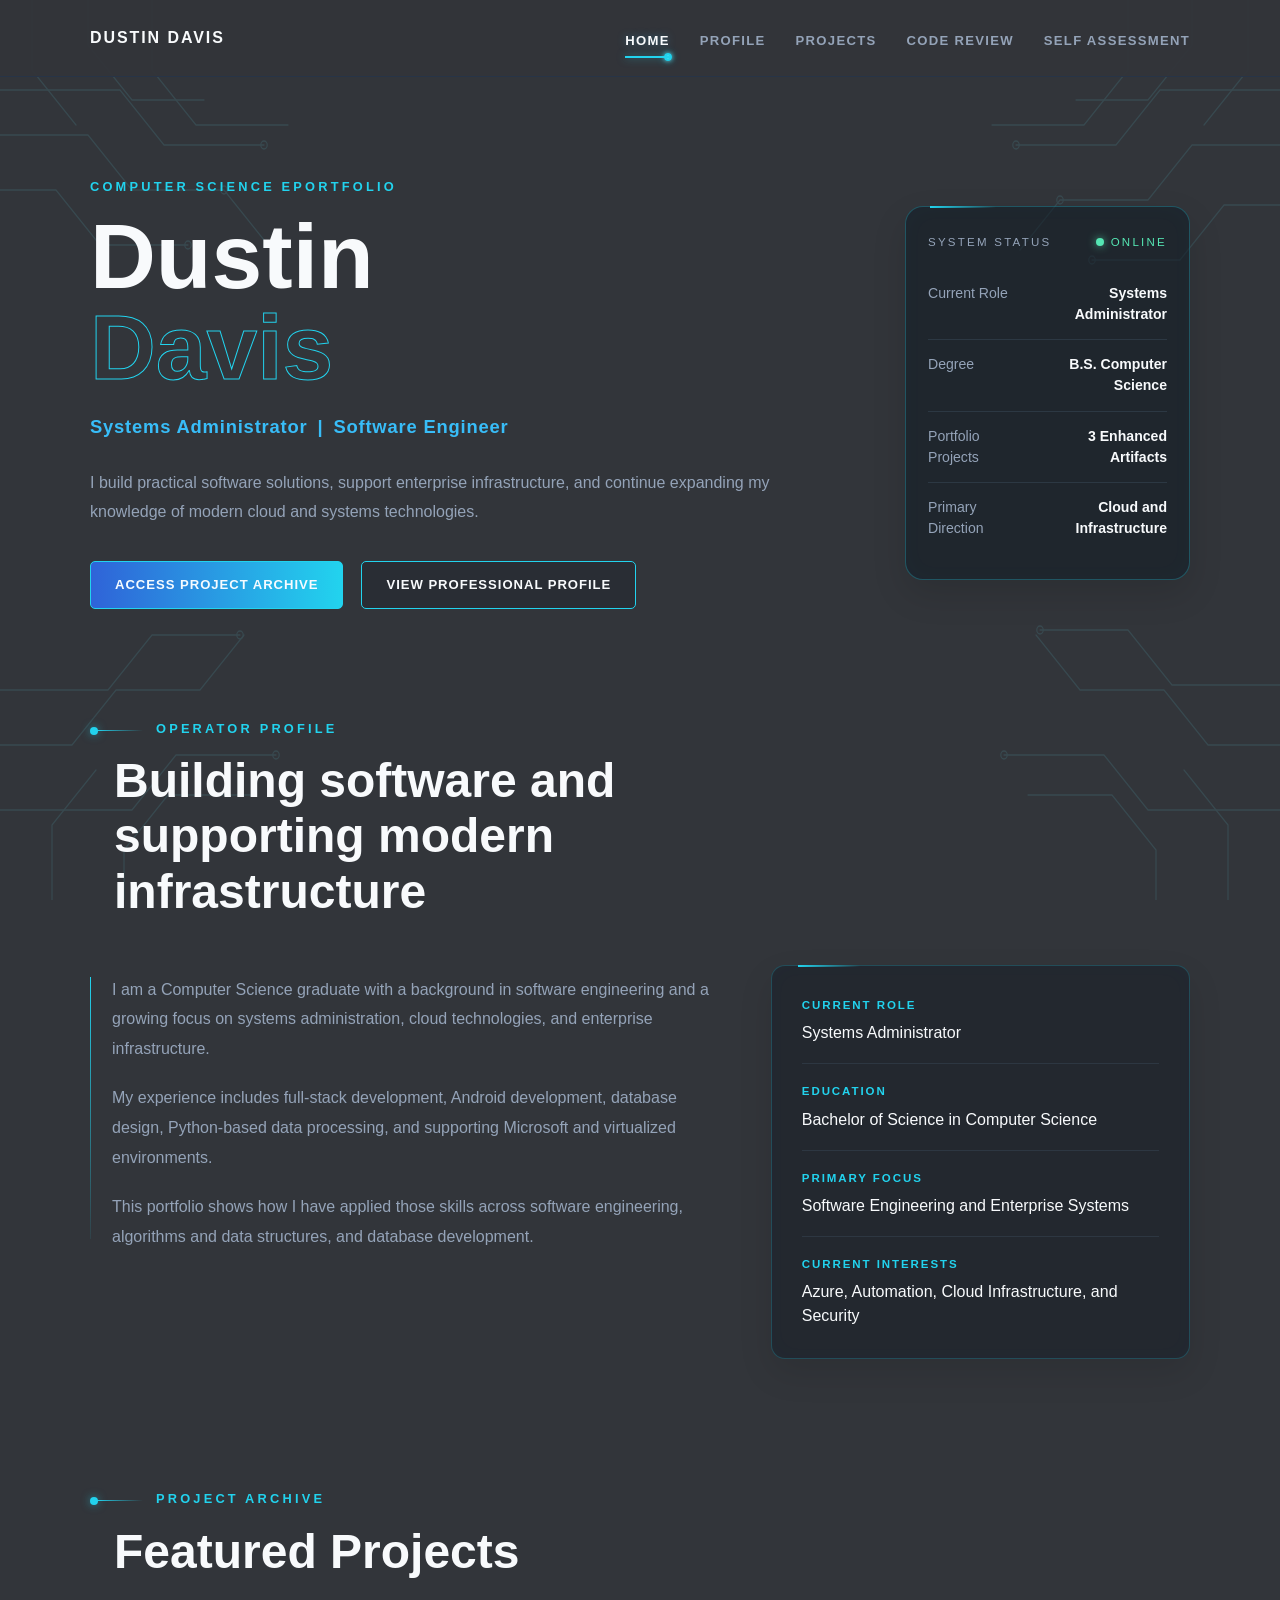
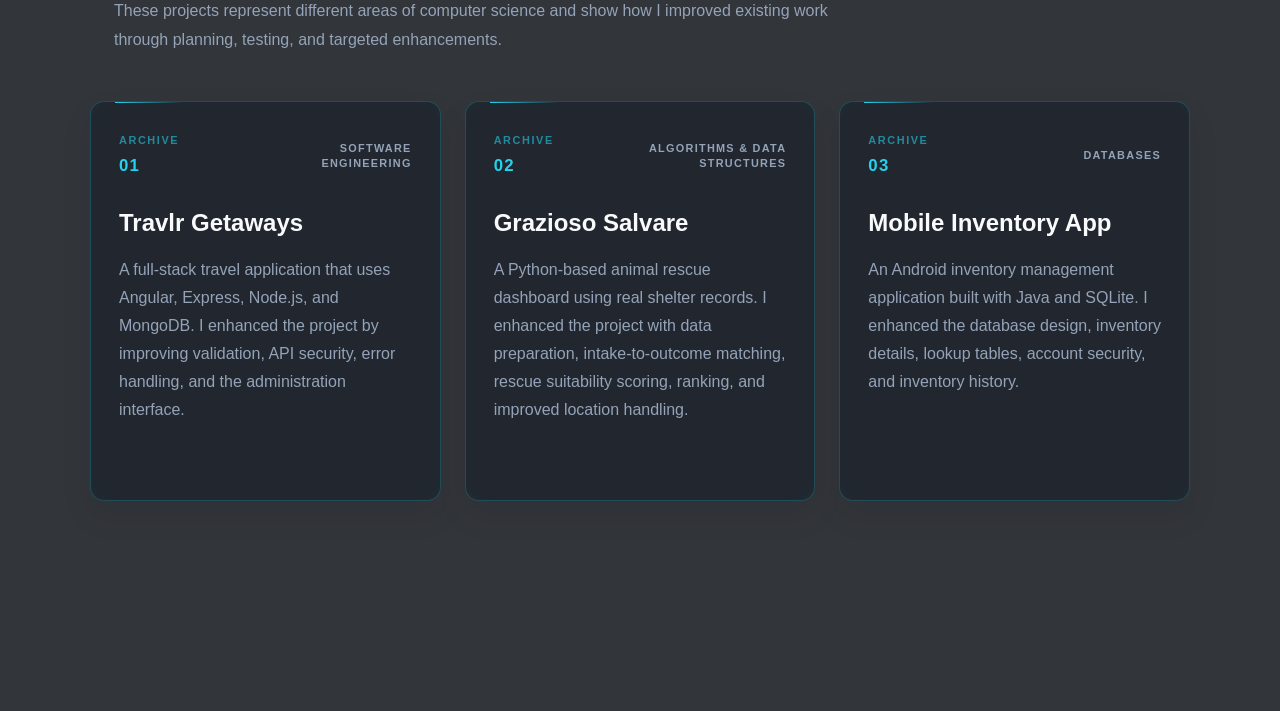
==== commit 8a437311: "Made adjustments to the CSS visuals of the home page" ====
--- a/index.html
+++ b/index.html
@@ -77,38 +77,108 @@
 
         <section class="hero-section">
 
-            <p class="system-label">
-                Project Archive
-            </p>
-
-            <h1>
-                Dustin Davis
-            </h1>
-
-            <p class="hero-roles">
-                Systems Administrator
-                <span aria-hidden="true">|</span>
-                Software Engineer
-            </p>
-
-            <p class="intro-text">
-                I build practical software solutions, support enterprise
-                infrastructure, and continue expanding my knowledge of modern
-                cloud and systems technologies.
-            </p>
-
-            <!-- These buttons connect to the main portfolio sections -->
-            <div class="hero-actions">
-
-                <a class="primary-button" href="#projects">
-                    View Projects
-                </a>
-
-                <a class="secondary-button" href="self-assessment.html">
-                    Professional Self Assessment
-                </a>
+            <div class="hero-content">
+
+                <p class="system-label">
+                    Computer Science ePortfolio
+                </p>
+
+                <h1 class="hero-name">
+                    <span class="hero-first-name">Dustin</span>
+                    <span class="hero-last-name">Davis</span>
+                </h1>
+
+                <p class="hero-roles">
+                    Systems Administrator
+                    <span aria-hidden="true">|</span>
+                    Software Engineer
+                </p>
+
+                <p class="intro-text">
+                    I build practical software solutions, support enterprise
+                    infrastructure, and continue expanding my knowledge of modern
+                    cloud and systems technologies.
+                </p>
+
+                <!-- These buttons connect to the main portfolio sections -->
+                <div class="hero-actions">
+
+                    <a class="primary-button" href="#projects">
+                        Access Project Archive
+                    </a>
+
+                    <a class="secondary-button" href="self-assessment.html">
+                        View Professional Profile
+                    </a>
+
+                </div>
 
             </div>
+
+            <aside class="system-status-panel">
+
+                <div class="status-header">
+
+                    <p class="status-label">
+                        System Status
+                    </p>
+
+                    <p class="status-online">
+                        <span class="status-indicator" aria-hidden="true"></span>
+                        Online
+                    </p>
+
+                </div>
+
+                <div class="status-item">
+
+                    <span class="status-key">
+                        Current Role
+                    </span>
+
+                    <strong class="status-value">
+                        Systems Administrator
+                    </strong>
+
+                </div>
+
+                <div class="status-item">
+
+                    <span class="status-key">
+                        Degree
+                    </span>
+
+                    <strong class="status-value">
+                        B.S. Computer Science
+                    </strong>
+
+                </div>
+
+                <div class="status-item">
+
+                    <span class="status-key">
+                        Portfolio Projects
+                    </span>
+
+                    <strong class="status-value">
+                        3 Enhanced Artifacts
+                    </strong>
+
+                </div>
+
+                <div class="status-item">
+
+                    <span class="status-key">
+                        Primary Direction
+                    </span>
+
+                    <strong class="status-value">
+                        Cloud and Infrastructure
+                    </strong>
+
+                </div>
+
+            </aside>
 
         </section>
 
--- a/assets/css/home.css
+++ b/assets/css/home.css
@@ -7,8 +7,52 @@
 
 /* #region HOME PAGE INTRODUCTION */
 
+/* Split the hero into the introduction and the system status panel */
 .hero-section {
-    max-width: 850px;
+    display: grid;
+    grid-template-columns: minmax(0, 1fr) 285px;
+    gap: 70px;
+    align-items: center;
+
+    width: 100%;
+    max-width: none;
+}
+
+
+/* Keep the main introduction readable on larger screens */
+.hero-content {
+    max-width: 720px;
+}
+
+
+/* Separate the first and last name so the last name can carry the archive style */
+.hero-name {
+    display: flex;
+    flex-direction: column;
+
+    margin-top: 18px;
+
+    line-height: 0.9;
+}
+
+
+/* Keep the first name strong and easy to read */
+.hero-first-name {
+    color: var(--text);
+    font-size: clamp(3.5rem, 8vw, 5.7rem);
+    font-weight: 700;
+}
+
+
+/* Use an outlined treatment to give the hero more visual identity */
+.hero-last-name {
+    margin-top: 8px;
+
+    color: transparent;
+    font-size: clamp(3.5rem, 8vw, 5.7rem);
+    font-weight: 700;
+
+    -webkit-text-stroke: 1px var(--accent);
 }
 
 
@@ -18,12 +62,23 @@
     flex-wrap: wrap;
     gap: 10px;
 
-    margin-top: 18px;
+    margin-top: 24px;
 
     color: var(--primary);
     font-size: 1.15rem;
     font-weight: bold;
     letter-spacing: 0.05rem;
+}
+
+
+/* Keep the introduction readable without stretching too far across the screen */
+.intro-text {
+    max-width: 700px;
+    margin-top: 28px;
+
+    color: var(--muted);
+    font-size: 1rem;
+    line-height: 1.8;
 }
 
 
@@ -33,7 +88,7 @@
     flex-wrap: wrap;
     gap: 18px;
 
-    margin-top: 36px;
+    margin-top: 34px;
 }
 
 
@@ -49,11 +104,11 @@
     padding: 0 24px;
 
     border: 1px solid var(--accent);
-    border-radius: 4px;
+    border-radius: 5px;
 
     font-size: 0.82rem;
     font-weight: bold;
-    letter-spacing: 0.08rem;
+    letter-spacing: 0.06rem;
     text-decoration: none;
     text-transform: uppercase;
 
@@ -67,14 +122,17 @@
 
 /* The primary action gets the stronger visual treatment */
 .primary-button {
-    background: var(--accent);
-    color: #1f252b;
+    background: linear-gradient(90deg,
+            #2f63d8,
+            var(--accent));
+
+    color: #f5fbff;
 }
 
 
 /* The secondary action stays quieter until it is selected */
 .secondary-button {
-    background: transparent;
+    background: rgba(24, 31, 40, 0.35);
     color: var(--text);
 }
 
@@ -85,8 +143,12 @@
 .secondary-button:hover,
 .secondary-button:focus-visible {
     transform: translateY(-2px);
-    box-shadow: 0 0 14px rgba(34, 211, 238, 0.3);
-}
+
+    box-shadow:
+        0 0 10px rgba(34, 211, 238, 0.2),
+        0 0 18px rgba(34, 211, 238, 0.12);
+}
+
 
 .secondary-button:hover,
 .secondary-button:focus-visible {
@@ -94,7 +156,143 @@
 }
 
 
-/* Stack the actions on narrow screens so they stay easy to select */
+/* Give the status panel the same interface feel as the original mockup */
+.system-status-panel {
+    position: relative;
+
+    padding: 26px 22px;
+
+    border: 1px solid rgba(34, 211, 238, 0.28);
+    border-radius: 18px;
+
+    background: rgba(18, 26, 36, 0.55);
+
+    box-shadow:
+        0 14px 35px rgba(0, 0, 0, 0.12),
+        inset 0 0 24px rgba(34, 211, 238, 0.025);
+}
+
+
+/* Add a small cyan interface line along the top edge */
+.system-status-panel::before {
+    position: absolute;
+    top: -1px;
+    left: 24px;
+
+    width: 66px;
+    height: 2px;
+
+    background: linear-gradient(90deg,
+            var(--accent),
+            transparent);
+
+    content: "";
+}
+
+
+/* Keep the status label and online indicator on the same row */
+.status-header {
+    display: flex;
+    align-items: center;
+    justify-content: space-between;
+    gap: 16px;
+
+    margin-bottom: 18px;
+}
+
+
+/* Use small interface labels instead of normal paragraph styling */
+.status-label,
+.status-online {
+    margin: 0;
+
+    font-size: 0.72rem;
+    letter-spacing: 0.14rem;
+    text-transform: uppercase;
+}
+
+
+/* Keep the system label subtle */
+.status-label {
+    color: var(--muted);
+}
+
+
+/* Make the online state easy to identify without overpowering the panel */
+.status-online {
+    display: flex;
+    align-items: center;
+    gap: 7px;
+
+    color: #55e6b3;
+}
+
+
+/* The indicator gives the status panel a little interface detail */
+.status-indicator {
+    width: 8px;
+    height: 8px;
+
+    border-radius: 50%;
+
+    background: #55e6b3;
+
+    box-shadow: 0 0 8px rgba(85, 230, 179, 0.75);
+}
+
+
+/* Each row presents one piece of portfolio information */
+.status-item {
+    display: grid;
+    grid-template-columns: 95px 1fr;
+    gap: 18px;
+    align-items: start;
+
+    padding: 14px 0;
+
+    border-top: 1px solid rgba(110, 150, 180, 0.16);
+}
+
+
+/* The first row should not need a divider above it */
+.status-header+.status-item {
+    border-top: 0;
+}
+
+
+/* Keep field names quieter than the actual values */
+.status-key {
+    color: var(--muted);
+    font-size: 0.88rem;
+    line-height: 1.5;
+}
+
+
+/* Align the important information cleanly on the right */
+.status-value {
+    color: var(--text);
+    font-size: 0.88rem;
+    line-height: 1.5;
+    text-align: right;
+}
+
+
+/* Move the status panel below the hero text on smaller screens */
+@media (max-width: 900px) {
+
+    .hero-section {
+        grid-template-columns: 1fr;
+        gap: 50px;
+    }
+
+    .system-status-panel {
+        max-width: 520px;
+    }
+
+}
+
+
+/* Stack the actions and status values on narrow screens */
 @media (max-width: 600px) {
 
     .hero-actions {
@@ -107,6 +305,15 @@
         width: 100%;
     }
 
+    .status-item {
+        grid-template-columns: 1fr;
+        gap: 5px;
+    }
+
+    .status-value {
+        text-align: left;
+    }
+
 }
 
 /* #endregion */
@@ -125,50 +332,148 @@
 }
 
 
+/* Give the heading a clearer archive-style lead-in */
+.section-heading {
+    position: relative;
+
+    max-width: 760px;
+    margin-bottom: 46px;
+    padding-left: 24px;
+}
+
+
+/* Add a small interface marker beside the section label */
+.section-heading::before {
+    position: absolute;
+    top: 8px;
+    left: 0;
+
+    width: 8px;
+    height: 8px;
+
+    border-radius: 50%;
+
+    background: var(--accent);
+
+    box-shadow: 0 0 8px rgba(34, 211, 238, 0.55);
+
+    content: "";
+}
+
+
+/* Add a short circuit-style line from the marker */
+.section-heading::after {
+    position: absolute;
+    top: 11px;
+    left: 7px;
+
+    width: 46px;
+    height: 1px;
+
+    background: linear-gradient(90deg,
+            var(--accent),
+            transparent);
+
+    content: "";
+}
+
+
+/* Keep the label clear above the section title */
+.section-heading .system-label {
+    margin-left: 42px;
+}
+
+
 /* Keep section headings consistent throughout the portfolio */
-.section-heading {
-    max-width: 760px;
-    margin-bottom: 42px;
-}
-
 .section-heading h2 {
     margin-top: 14px;
 
     font-size: clamp(2rem, 4vw, 3rem);
-    line-height: 1.2;
+    line-height: 1.15;
 }
 
 
 /* Split the profile into a summary and quick reference details */
 .profile-grid {
     display: grid;
-    grid-template-columns: minmax(0, 1.25fr) minmax(280px, 0.75fr);
-    gap: 42px;
+    grid-template-columns: minmax(0, 1.2fr) minmax(300px, 0.8fr);
+    gap: 52px;
+    align-items: start;
 }
 
 
 /* Keep the profile paragraphs readable without stretching too wide */
 .profile-summary {
     max-width: 720px;
-}
+    padding-top: 10px;
+}
+
+
+/* Add a subtle vertical interface line beside the profile summary */
+.profile-summary {
+    position: relative;
+    padding-left: 22px;
+}
+
+
+.profile-summary::before {
+    position: absolute;
+    top: 12px;
+    bottom: 12px;
+    left: 0;
+
+    width: 1px;
+
+    background: linear-gradient(180deg,
+            var(--accent),
+            rgba(34, 211, 238, 0.08));
+
+    content: "";
+}
+
 
 .profile-summary p {
     color: var(--muted);
-    line-height: 1.8;
-}
-
-.profile-summary p + p {
-    margin-top: 18px;
-}
-
-
-/* Display key profile details in a clean console-style panel */
+    line-height: 1.85;
+}
+
+
+.profile-summary p+p {
+    margin-top: 20px;
+}
+
+
+/* Display key profile details in a cleaner archive-style panel */
 .profile-details {
-    padding: 28px;
-
-    border: 1px solid var(--panel-border);
-    border-radius: 6px;
-    background: rgba(42, 47, 56, 0.78);
+    position: relative;
+
+    padding: 30px;
+
+    border: 1px solid rgba(34, 211, 238, 0.22);
+    border-radius: 14px;
+
+    background: rgba(18, 26, 36, 0.45);
+
+    box-shadow:
+        0 14px 34px rgba(0, 0, 0, 0.1),
+        inset 0 0 22px rgba(34, 211, 238, 0.02);
+}
+
+
+/* Add a small cyan line to tie this panel to the hero status panel */
+.profile-details::before {
+    position: absolute;
+    top: -1px;
+    left: 26px;
+
+    width: 62px;
+    height: 2px;
+
+    background: linear-gradient(90deg,
+            var(--accent),
+            transparent);
+
+    content: "";
 }
 
 
@@ -176,15 +481,18 @@
 .profile-item {
     display: flex;
     flex-direction: column;
-    gap: 6px;
+    gap: 7px;
 
     padding: 18px 0;
-    border-bottom: 1px solid var(--panel-border);
-}
+
+    border-bottom: 1px solid rgba(110, 150, 180, 0.14);
+}
+
 
 .profile-item:first-child {
     padding-top: 0;
 }
+
 
 .profile-item:last-child {
     padding-bottom: 0;
@@ -195,15 +503,20 @@
 /* Use the label as a small console heading */
 .profile-label {
     color: var(--accent);
+
     font-size: 0.72rem;
     font-weight: bold;
     letter-spacing: 0.12rem;
     text-transform: uppercase;
 }
 
+
+/* Keep the profile values easy to scan */
 .profile-value {
     color: var(--text);
+
     font-size: 1rem;
+    line-height: 1.5;
 }
 
 
@@ -212,6 +525,33 @@
 
     .profile-grid {
         grid-template-columns: 1fr;
+        gap: 38px;
+    }
+
+    .profile-details {
+        max-width: 560px;
+    }
+
+}
+
+
+/* Tighten the interface markers on narrow screens */
+@media (max-width: 600px) {
+
+    .section-heading {
+        padding-left: 18px;
+    }
+
+    .section-heading .system-label {
+        margin-left: 34px;
+    }
+
+    .section-heading::after {
+        width: 36px;
+    }
+
+    .profile-summary {
+        padding-left: 16px;
     }
 
 }
@@ -228,7 +568,7 @@
 /* #region PROJECT ARCHIVE */
 
 .projects-section {
-    padding: 110px 0;
+    padding: 20px 0 110px;
 }
 
 
@@ -247,6 +587,8 @@
     display: grid;
     grid-template-columns: repeat(3, minmax(0, 1fr));
     gap: 24px;
+
+    margin-top: 10px;
 }
 
 
@@ -259,16 +601,25 @@
 
 /* Each project is treated like its own archive entry */
 .project-card {
+    position: relative;
+
     display: flex;
     flex-direction: column;
 
     min-height: 370px;
     height: 100%;
-    padding: 28px;
-
-    border: 1px solid var(--panel-border);
-    border-radius: 6px;
-    background: rgba(42, 47, 56, 0.82);
+    padding: 30px 28px 28px;
+
+    overflow: hidden;
+
+    border: 1px solid rgba(34, 211, 238, 0.22);
+    border-radius: 14px;
+
+    background: rgba(18, 26, 36, 0.48);
+
+    box-shadow:
+        0 14px 32px rgba(0, 0, 0, 0.08),
+        inset 0 0 22px rgba(34, 211, 238, 0.02);
 
     transition:
         border-color 200ms ease,
@@ -277,11 +628,34 @@
 }
 
 
+/* Add a small interface line to the top of each archive entry */
+.project-card::before {
+    position: absolute;
+    top: -1px;
+    left: 24px;
+
+    width: 68px;
+    height: 2px;
+
+    background: linear-gradient(
+        90deg,
+        var(--accent),
+        transparent
+    );
+
+    content: "";
+}
+
+
 /* Give the card a small response when someone moves over it */
 .project-card-link:hover .project-card,
 .project-card-link:focus-visible .project-card {
     border-color: var(--accent);
-    box-shadow: 0 0 18px rgba(34, 211, 238, 0.12);
+
+    box-shadow:
+        0 0 18px rgba(34, 211, 238, 0.14),
+        0 16px 34px rgba(0, 0, 0, 0.12);
+
     transform: translateY(-4px);
 }
 
@@ -293,20 +667,48 @@
     justify-content: space-between;
     gap: 16px;
 
-    margin-bottom: 26px;
-}
-
+    margin-bottom: 28px;
+}
+
+
+/* Treat the number more like an archive identifier */
 .project-number {
+    display: flex;
+    flex-direction: column;
+    align-items: flex-start;
+
     color: var(--accent);
-    font-size: 1.2rem;
+
+    font-size: 1.05rem;
     font-weight: bold;
-}
-
+    letter-spacing: 0.08rem;
+}
+
+
+/* Add the archive label without changing the HTML */
+.project-number::before {
+    margin-bottom: 4px;
+
+    color: rgba(34, 211, 238, 0.58);
+
+    font-size: 0.68rem;
+    font-weight: bold;
+    letter-spacing: 0.1rem;
+
+    content: "ARCHIVE";
+}
+
+
+/* Keep the category as supporting metadata */
 .project-category {
+    max-width: 150px;
+
     color: var(--muted);
+
     font-size: 0.68rem;
     font-weight: bold;
     letter-spacing: 0.08rem;
+    line-height: 1.4;
     text-align: right;
     text-transform: uppercase;
 }
@@ -317,7 +719,9 @@
     margin-bottom: 18px;
 
     color: var(--text);
+
     font-size: 1.5rem;
+    line-height: 1.25;
 }
 
 
@@ -326,15 +730,20 @@
     flex-grow: 1;
 
     color: var(--muted);
+
     line-height: 1.75;
 }
 
 
 /* Keep the action hidden until someone interacts with the card */
 .project-card-action {
+    position: relative;
+
     margin-top: 28px;
+    padding-left: 18px;
 
     color: var(--accent);
+
     font-size: 0.78rem;
     font-weight: bold;
     letter-spacing: 0.08rem;
@@ -346,6 +755,23 @@
     transition:
         opacity 200ms ease,
         transform 200ms ease;
+}
+
+
+/* Add a small interface marker beside the project action */
+.project-card-action::before {
+    position: absolute;
+    top: 50%;
+    left: 0;
+
+    width: 8px;
+    height: 1px;
+
+    background: var(--accent);
+
+    content: "";
+
+    transform: translateY(-50%);
 }
 
 
@@ -360,6 +786,10 @@
 /* Drop to one column when the cards no longer have enough room */
 @media (max-width: 900px) {
 
+    .projects-section {
+        padding-top: 60px;
+    }
+
     .project-grid {
         grid-template-columns: 1fr;
     }
@@ -370,4 +800,20 @@
 
 }
 
+
+/* Keep archive metadata readable on narrow screens */
+@media (max-width: 500px) {
+
+    .project-card-header {
+        align-items: flex-start;
+        flex-direction: column;
+    }
+
+    .project-category {
+        max-width: none;
+        text-align: left;
+    }
+
+}
+
 /* #endregion */
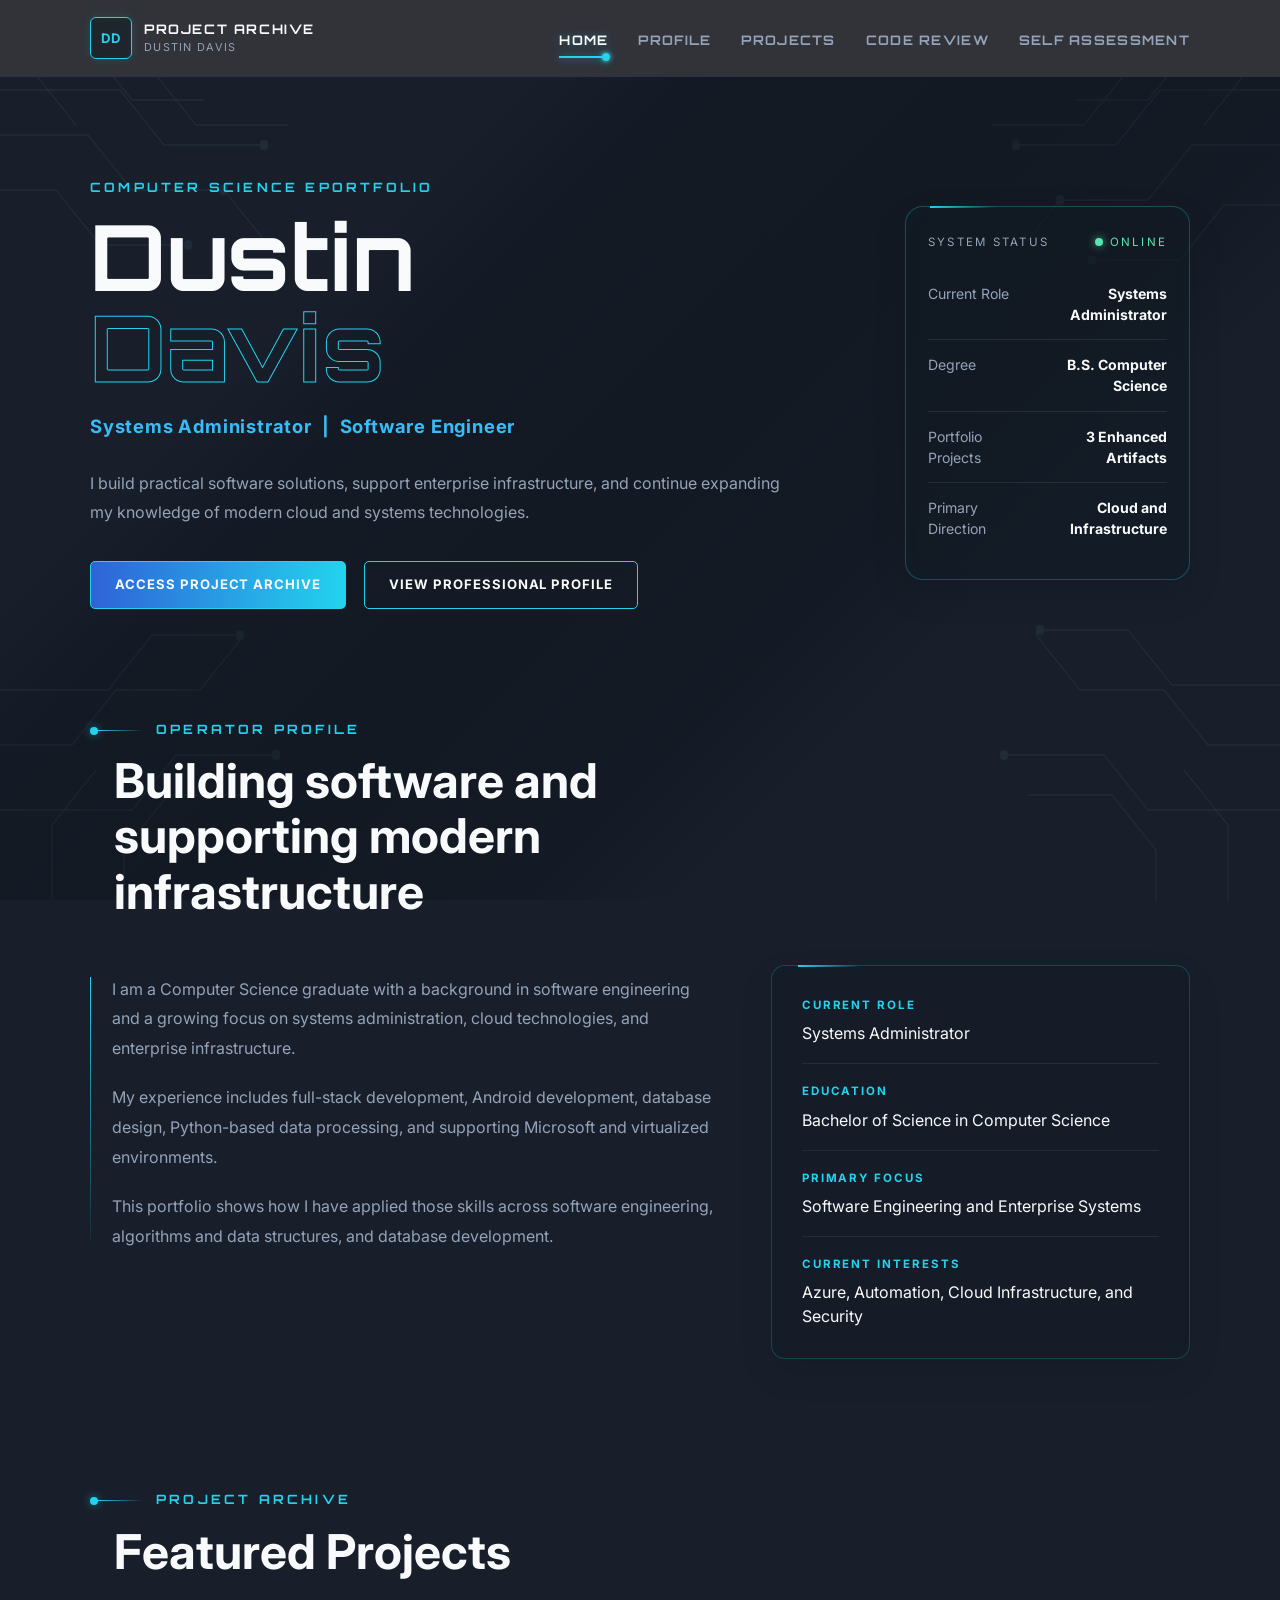
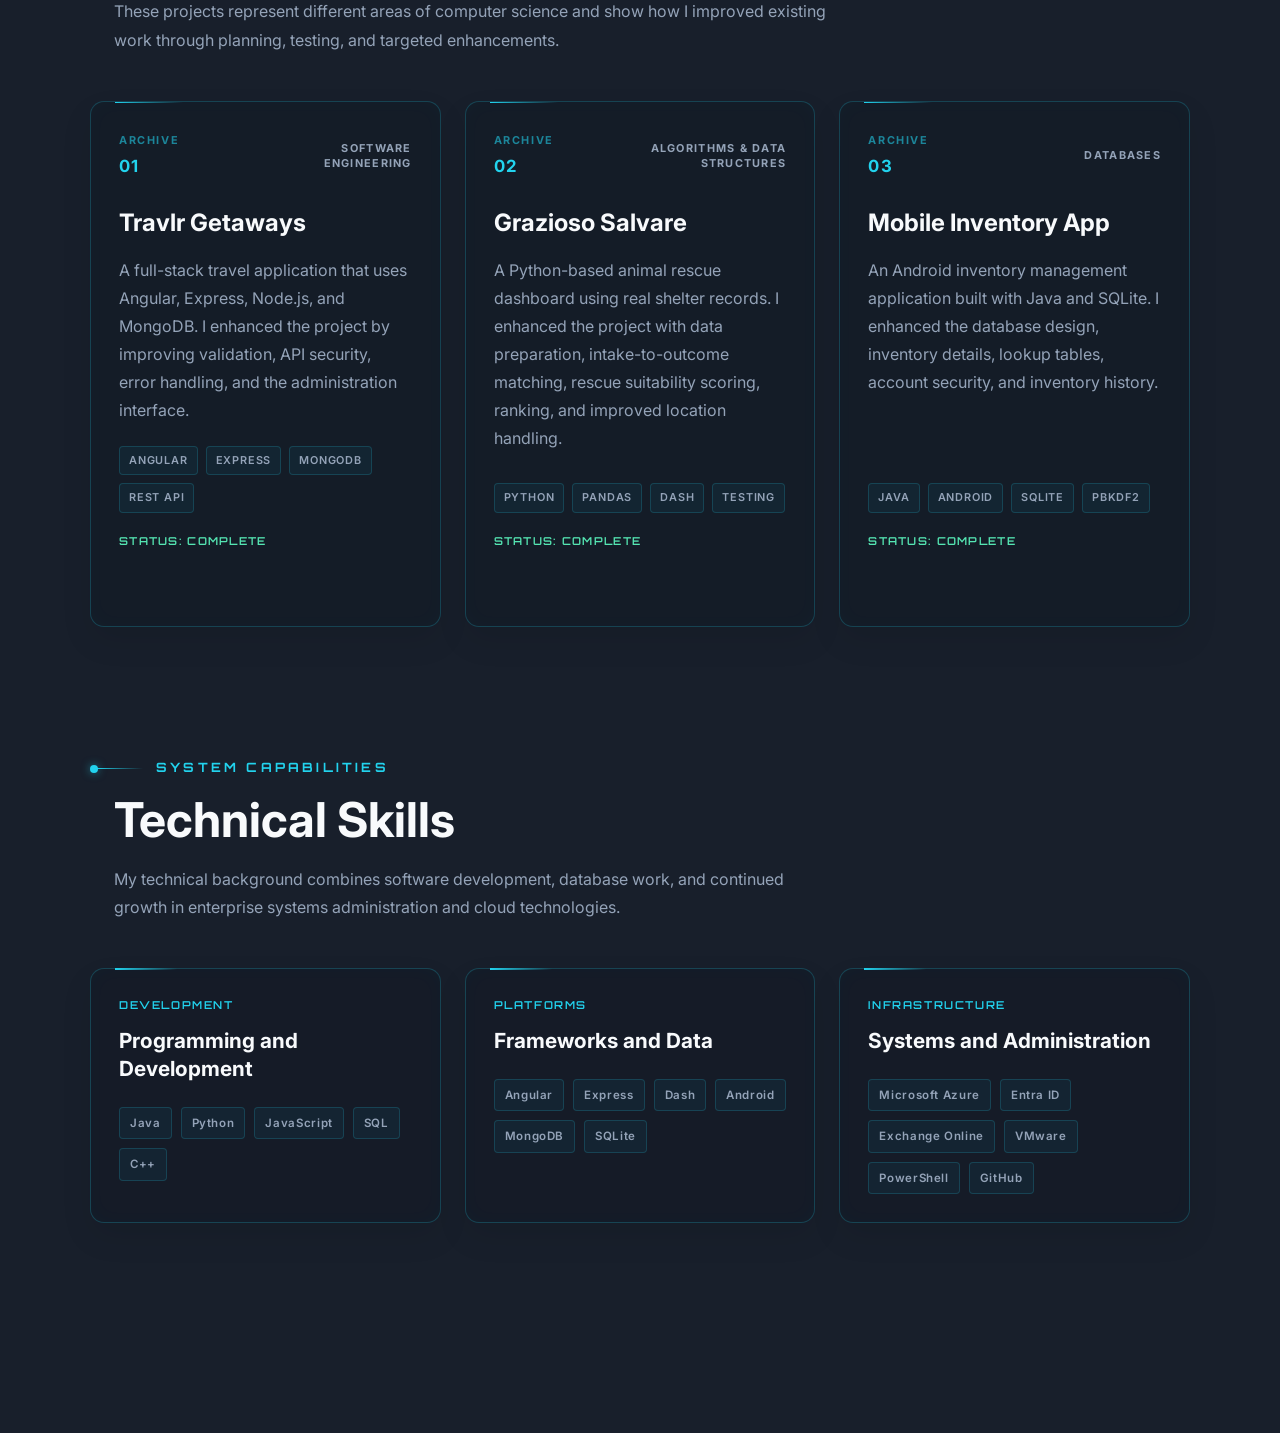
==== commit 3c3288ab: "More visual modifications - Background" ====
--- a/index.html
+++ b/index.html
@@ -7,6 +7,13 @@
 
     <title>Dustin Davis | Project Archive</title>
 
+    <link rel="preconnect" href="https://fonts.googleapis.com">
+    <link rel="preconnect" href="https://fonts.gstatic.com" crossorigin>
+
+    <link
+        href="https://fonts.googleapis.com/css2?family=Inter:wght@400;500;600;700&family=Orbitron:wght@500;600;700&display=swap"
+        rel="stylesheet">
+
     <link rel="stylesheet" href="assets/css/styles.css">
     <link rel="stylesheet" href="assets/css/home.css">
 </head>
@@ -26,9 +33,25 @@
     <header class="site-header">
         <div class="header-content">
 
-            <!-- Small site name that stays visible across every page -->
-            <a class="site-brand" href="index.html">
-                Dustin Davis
+            <!-- Project Archive branding stays visible across every page -->
+            <a class="site-brand" href="index.html" aria-label="Project Archive home">
+
+                <span class="brand-mark">
+                    DD
+                </span>
+
+                <span class="brand-copy">
+
+                    <strong>
+                        Project Archive
+                    </strong>
+
+                    <span>
+                        Dustin Davis
+                    </span>
+
+                </span>
+
             </a>
 
             <!-- Primary links for the main portfolio sections -->
@@ -352,6 +375,17 @@
                             by improving validation, API security, error handling,
                             and the administration interface.
                         </p>
+
+                        <div class="project-tags">
+                            <span class="project-tag">Angular</span>
+                            <span class="project-tag">Express</span>
+                            <span class="project-tag">MongoDB</span>
+                            <span class="project-tag">REST API</span>
+                        </div>
+
+                        <div class="project-status">
+                            Status: Complete
+                        </div>
 
                         <span class="project-card-action">
                             View Project
@@ -391,6 +425,17 @@
                             handling.
                         </p>
 
+                        <div class="project-tags">
+                            <span class="project-tag">Python</span>
+                            <span class="project-tag">Pandas</span>
+                            <span class="project-tag">Dash</span>
+                            <span class="project-tag">Testing</span>
+                        </div>
+
+                        <div class="project-status">
+                            Status: Complete
+                        </div>
+
                         <span class="project-card-action">
                             View Project
                         </span>
@@ -428,6 +473,17 @@
                             and inventory history.
                         </p>
 
+                        <div class="project-tags">
+                            <span class="project-tag">Java</span>
+                            <span class="project-tag">Android</span>
+                            <span class="project-tag">SQLite</span>
+                            <span class="project-tag">PBKDF2</span>
+                        </div>
+
+                        <div class="project-status">
+                            Status: Complete
+                        </div>
+
                         <span class="project-card-action">
                             View Project
                         </span>
@@ -442,6 +498,117 @@
 
         <!-- #endregion -->
 
+        <!--================================================
+            Technical Skills
+
+            This section gives visitors a quick view of the
+            main technologies and tools I have worked with.
+        ================================================-->
+
+        <!-- #region TECHNICAL SKILLS -->
+
+        <section class="skills-section">
+
+            <div class="section-heading">
+
+                <p class="system-label">
+                    System Capabilities
+                </p>
+
+                <h2>
+                    Technical Skills
+                </h2>
+
+                <p class="section-description">
+                    My technical background combines software development,
+                    database work, and continued growth in enterprise systems
+                    administration and cloud technologies.
+                </p>
+
+            </div>
+
+
+            <div class="skills-grid">
+
+                <!-- Programming languages and development tools -->
+                <article class="skill-card">
+
+                    <p class="skill-card-label">
+                        Development
+                    </p>
+
+                    <h3>
+                        Programming and Development
+                    </h3>
+
+                    <div class="skill-tags">
+
+                        <span class="skill-tag">Java</span>
+                        <span class="skill-tag">Python</span>
+                        <span class="skill-tag">JavaScript</span>
+                        <span class="skill-tag">SQL</span>
+                        <span class="skill-tag">C++</span>
+
+                    </div>
+
+                </article>
+
+
+                <!-- Frameworks, applications, and database technologies -->
+                <article class="skill-card">
+
+                    <p class="skill-card-label">
+                        Platforms
+                    </p>
+
+                    <h3>
+                        Frameworks and Data
+                    </h3>
+
+                    <div class="skill-tags">
+
+                        <span class="skill-tag">Angular</span>
+                        <span class="skill-tag">Express</span>
+                        <span class="skill-tag">Dash</span>
+                        <span class="skill-tag">Android</span>
+                        <span class="skill-tag">MongoDB</span>
+                        <span class="skill-tag">SQLite</span>
+
+                    </div>
+
+                </article>
+
+
+                <!-- Technologies used in systems administration work -->
+                <article class="skill-card">
+
+                    <p class="skill-card-label">
+                        Infrastructure
+                    </p>
+
+                    <h3>
+                        Systems and Administration
+                    </h3>
+
+                    <div class="skill-tags">
+
+                        <span class="skill-tag">Microsoft Azure</span>
+                        <span class="skill-tag">Entra ID</span>
+                        <span class="skill-tag">Exchange Online</span>
+                        <span class="skill-tag">VMware</span>
+                        <span class="skill-tag">PowerShell</span>
+                        <span class="skill-tag">GitHub</span>
+
+                    </div>
+
+                </article>
+
+            </div>
+
+        </section>
+
+        <!-- #endregion -->
+
 
     </main>
 
--- a/assets/css/styles.css
+++ b/assets/css/styles.css
@@ -17,7 +17,7 @@
 /* #region THEME COLORS */
 
 :root {
-    --background: #32353a;
+    --background: #181f2b;
     --panel: #161b22;
     --panel-border: #273447;
 
@@ -62,14 +62,24 @@
 
     /* Keep the circuit design subtle so it does not compete with the content */
     background-color: var(--background);
-    background-image: url("../images/circuit-background.svg");
+    background-image:
+        linear-gradient(135deg,
+            rgba(8, 12, 18, 0.02) 28%,
+            rgba(8, 12, 18, 0.25) 35%,
+            rgba(8, 12, 18, 0.28) 42%,
+            rgba(8, 12, 18, 0.30) 51%,
+            rgba(8, 12, 18, 0.28) 58%,
+            rgba(8, 12, 18, 0.25) 65%,
+            rgba(8, 12, 18, 0.02) 72%),
+        url("../images/circuit-background.svg");
+
     background-position: center top;
     background-repeat: no-repeat;
     background-size: 100% 100%;
     background-attachment: fixed;
 
     color: var(--text);
-    font-family: Arial, Helvetica, sans-serif;
+    font-family: "Inter", Arial, sans-serif;
     line-height: 1.6;
 }
 
@@ -105,6 +115,7 @@
     color: var(--accent);
     font-size: 0.8rem;
     font-weight: bold;
+    font-family: "Orbitron", sans-serif;
     letter-spacing: 0.2rem;
     text-transform: uppercase;
 }
@@ -174,14 +185,87 @@
 }
 
 
-/* Use the name as the site identifier instead of adding a separate logo */
+/* Keep the Project Archive branding together as one home link */
 .site-brand {
+    display: flex;
+    align-items: center;
+    gap: 12px;
+
     color: var(--text);
-    font-size: 1rem;
+    text-decoration: none;
+}
+
+
+/* Use the initials as a small interface-style site mark */
+.brand-mark {
+    display: flex;
+    align-items: center;
+    justify-content: center;
+
+    width: 42px;
+    height: 42px;
+
+    border: 1px solid var(--accent);
+    border-radius: 6px;
+
+    color: var(--accent);
+
+    font-size: 0.82rem;
     font-weight: bold;
-    letter-spacing: 0.12rem;
-    text-decoration: none;
+    letter-spacing: 0.08rem;
+
+    background: rgba(18, 26, 36, 0.55);
+
+    box-shadow:
+        0 0 8px rgba(34, 211, 238, 0.15),
+        inset 0 0 10px rgba(34, 211, 238, 0.04);
+
+    transition:
+        border-color 200ms ease,
+        box-shadow 200ms ease;
+}
+
+
+/* Stack the archive name above my name */
+.brand-copy {
+    display: flex;
+    flex-direction: column;
+
+    line-height: 1.2;
+}
+
+
+/* Make the archive title the primary part of the branding */
+.brand-copy strong {
+    color: var(--text);
+
+    font-size: 0.82rem;
+    font-family: "Orbitron", sans-serif;
+    letter-spacing: 0.1rem;
     text-transform: uppercase;
+}
+
+
+/* Keep my name visible without competing with the archive title */
+.brand-copy>span {
+    margin-top: 4px;
+
+    color: var(--muted);
+
+    font-size: 0.68rem;
+    letter-spacing: 0.08rem;
+    text-transform: uppercase;
+}
+
+
+/* Give the site mark a small response when the home link is selected */
+.site-brand:hover .brand-mark,
+.site-brand:focus-visible .brand-mark {
+    border-color: var(--primary);
+
+    box-shadow:
+        0 0 10px rgba(34, 211, 238, 0.3),
+        inset 0 0 10px rgba(34, 211, 238, 0.06);
 }
 
 
@@ -201,6 +285,7 @@
     color: var(--muted);
     font-size: 0.82rem;
     font-weight: bold;
+    font-family: "Orbitron", sans-serif;
     letter-spacing: 0.08rem;
     text-decoration: none;
     text-transform: uppercase;
@@ -241,12 +326,10 @@
 
     border: 2px solid var(--accent);
     border-radius: 50%;
-    background: radial-gradient(
-        circle,
-        #e0faff 0%,
-        #67e8f9 35%,
-        var(--accent) 70%
-    );
+    background: radial-gradient(circle,
+            #e0faff 0%,
+            #67e8f9 35%,
+            var(--accent) 70%);
 
     content: "";
     opacity: 0;
@@ -265,12 +348,10 @@
     border: 2px solid var(--accent);
     border-radius: 50%;
 
-    background: radial-gradient(
-        circle,
-        #e0faff 0%,
-        #67e8f9 35%,
-        var(--accent) 70%
-    );
+    background: radial-gradient(circle,
+            #e0faff 0%,
+            #67e8f9 35%,
+            var(--accent) 70%);
 
     box-shadow:
         0 0 4px rgba(103, 232, 249, 0.8),
@@ -320,6 +401,15 @@
         padding: 20px 0;
     }
 
+    .site-brand {
+        align-self: flex-start;
+    }
+
+    .brand-mark {
+        width: 38px;
+        height: 38px;
+    }
+
     .main-navigation {
         flex-wrap: wrap;
         gap: 8px 22px;
--- a/assets/css/home.css
+++ b/assets/css/home.css
@@ -39,6 +39,8 @@
 /* Keep the first name strong and easy to read */
 .hero-first-name {
     color: var(--text);
+
+    font-family: "Orbitron", sans-serif;
     font-size: clamp(3.5rem, 8vw, 5.7rem);
     font-weight: 700;
 }
@@ -49,6 +51,8 @@
     margin-top: 8px;
 
     color: transparent;
+
+    font-family: "Orbitron", sans-serif;
     font-size: clamp(3.5rem, 8vw, 5.7rem);
     font-weight: 700;
 
@@ -734,6 +738,46 @@
     line-height: 1.75;
 }
 
+/* Show the main technologies used by each artifact */
+.project-tags {
+    display: flex;
+    flex-wrap: wrap;
+    gap: 8px;
+
+    margin-top: 22px;
+}
+
+
+/* Keep technology labels compact and easy to scan */
+.project-tag {
+    padding: 5px 9px;
+
+    border: 1px solid rgba(34, 211, 238, 0.18);
+    border-radius: 4px;
+
+    background: rgba(34, 211, 238, 0.05);
+
+    color: var(--muted);
+
+    font-size: 0.68rem;
+    font-weight: 600;
+    letter-spacing: 0.05rem;
+    text-transform: uppercase;
+}
+
+
+/* Show that each capstone artifact has been completed */
+.project-status {
+    margin-top: 20px;
+
+    color: #55e6b3;
+
+    font-family: "Orbitron", sans-serif;
+    font-size: 0.68rem;
+    font-weight: 600;
+    letter-spacing: 0.08rem;
+    text-transform: uppercase;
+}
 
 /* Keep the action hidden until someone interacts with the card */
 .project-card-action {
@@ -816,4 +860,128 @@
 
 }
 
+/* #endregion */
+
+/*================================================
+    Technical Skills
+
+    This section gives visitors a quick view of the
+    main technologies and tools I have worked with.
+================================================*/
+
+/* #region TECHNICAL SKILLS */
+
+.skills-section {
+    padding: 20px 0 110px;
+}
+
+
+/* Keep all three skill groups aligned across larger screens */
+.skills-grid {
+    display: grid;
+    grid-template-columns: repeat(3, minmax(0, 1fr));
+    gap: 24px;
+}
+
+
+/* Treat each skill group like another system information panel */
+.skill-card {
+    position: relative;
+
+    min-height: 250px;
+    padding: 28px;
+
+    border: 1px solid rgba(34, 211, 238, 0.22);
+    border-radius: 14px;
+
+    background: rgba(18, 26, 36, 0.46);
+
+    box-shadow:
+        0 14px 32px rgba(0, 0, 0, 0.08),
+        inset 0 0 22px rgba(34, 211, 238, 0.02);
+}
+
+
+/* Add the same interface line used throughout the portfolio */
+.skill-card::before {
+    position: absolute;
+    top: -1px;
+    left: 24px;
+
+    width: 62px;
+    height: 2px;
+
+    background: linear-gradient(
+        90deg,
+        var(--accent),
+        transparent
+    );
+
+    content: "";
+}
+
+
+/* Use a small system label above each skill category */
+.skill-card-label {
+    margin-bottom: 12px;
+
+    color: var(--accent);
+
+    font-family: "Orbitron", sans-serif;
+    font-size: 0.68rem;
+    font-weight: 600;
+    letter-spacing: 0.1rem;
+    text-transform: uppercase;
+}
+
+
+/* Keep the skill group titles easy to scan */
+.skill-card h3 {
+    margin-bottom: 24px;
+
+    color: var(--text);
+
+    font-size: 1.3rem;
+    line-height: 1.35;
+}
+
+
+/* Let the technologies wrap naturally within each panel */
+.skill-tags {
+    display: flex;
+    flex-wrap: wrap;
+    gap: 9px;
+}
+
+
+/* Use compact labels for individual technologies */
+.skill-tag {
+    padding: 6px 10px;
+
+    border: 1px solid rgba(34, 211, 238, 0.18);
+    border-radius: 4px;
+
+    background: rgba(34, 211, 238, 0.05);
+
+    color: var(--muted);
+
+    font-size: 0.72rem;
+    font-weight: 600;
+    letter-spacing: 0.04rem;
+}
+
+
+/* Stack the panels when there is not enough horizontal space */
+@media (max-width: 900px) {
+
+    .skills-grid {
+        grid-template-columns: 1fr;
+    }
+
+    .skill-card {
+        min-height: auto;
+    }
+
+}
+
 /* #endregion */
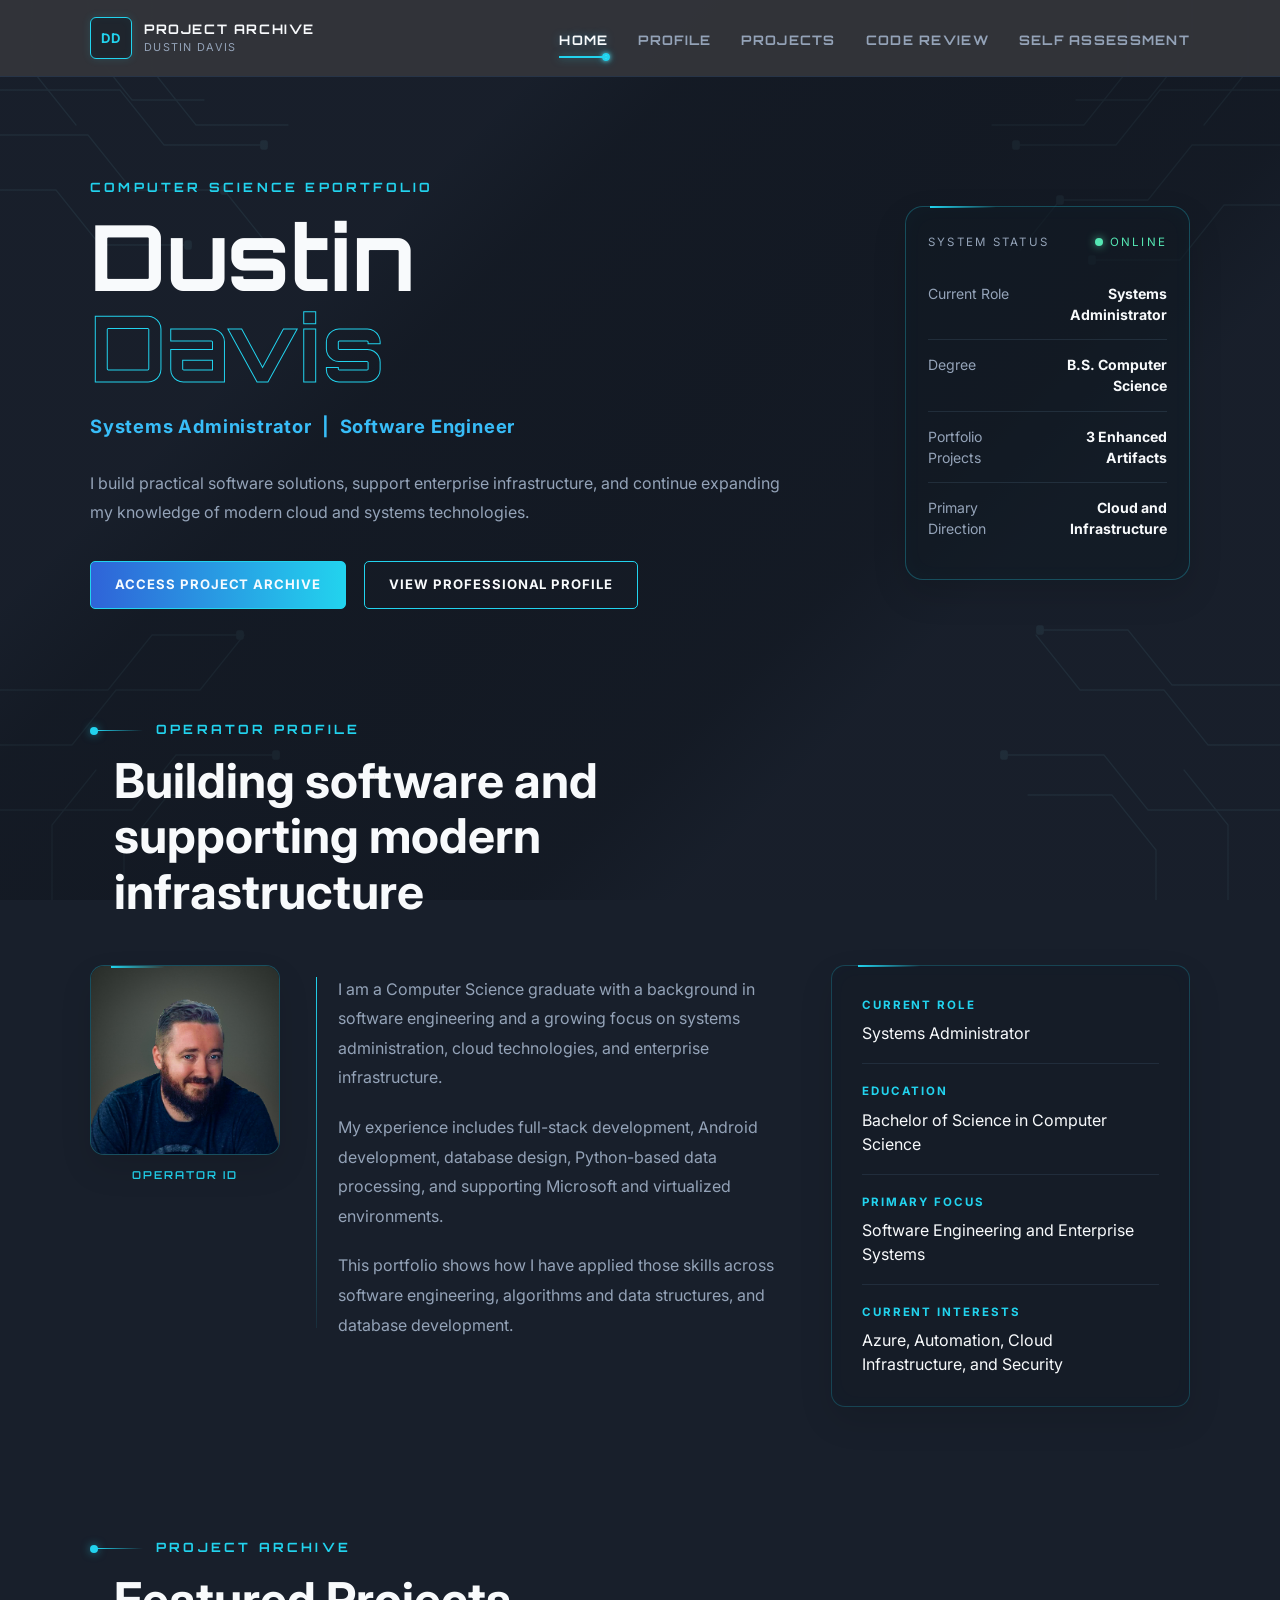
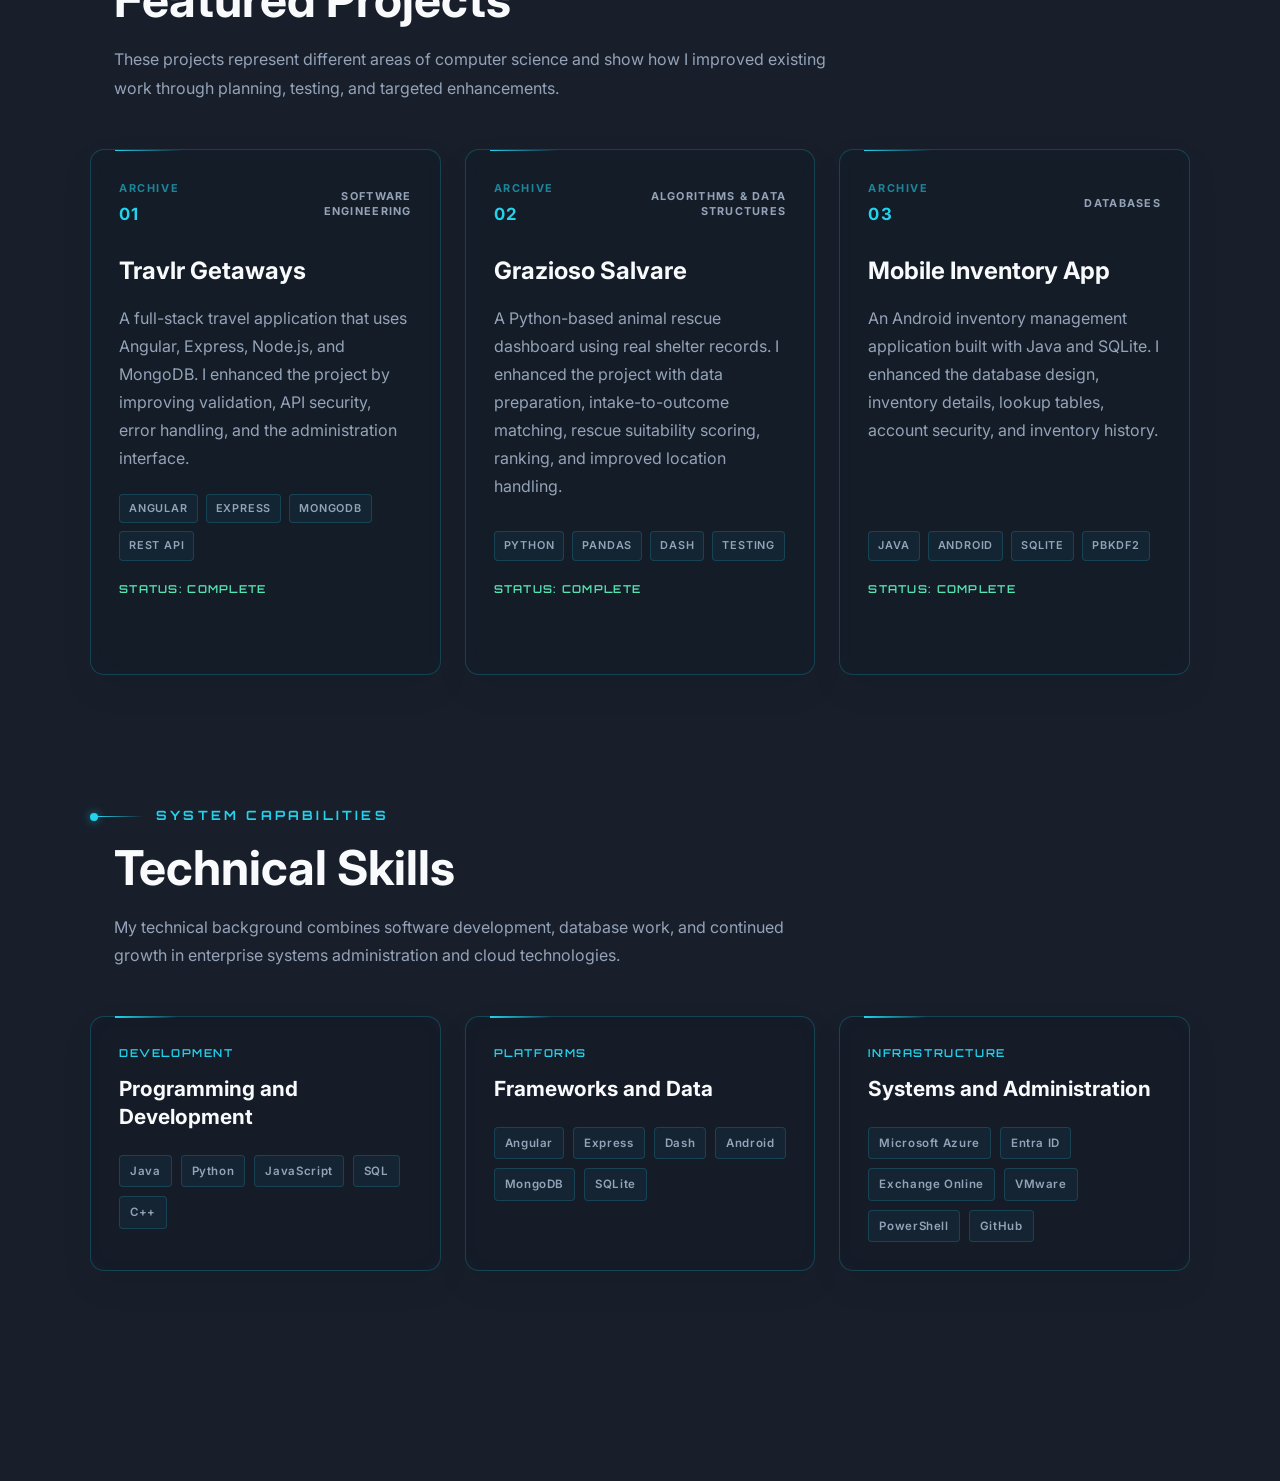
==== commit 63ffc3d4: "Added headshot image" ====
--- a/index.html
+++ b/index.html
@@ -233,6 +233,21 @@
 
 
             <div class="profile-grid">
+
+                <!-- Profile image adds a personal element to the operator overview -->
+                <div class="profile-image-panel">
+
+                    <div class="profile-image-frame">
+
+                        <img class="profile-image" src="assets/images/dustin-profile.jpg" alt="Dustin Davis">
+
+                    </div>
+
+                    <p class="profile-image-label">
+                        Operator ID
+                    </p>
+
+                </div>
 
                 <!-- Main profile summary -->
                 <div class="profile-summary">
--- a/assets/css/home.css
+++ b/assets/css/home.css
@@ -397,12 +397,78 @@
 }
 
 
-/* Split the profile into a summary and quick reference details */
+/* Split the profile into an image, summary, and quick reference details */
 .profile-grid {
     display: grid;
-    grid-template-columns: minmax(0, 1.2fr) minmax(300px, 0.8fr);
-    gap: 52px;
+    grid-template-columns: 190px minmax(0, 1fr) minmax(290px, 0.75fr);
+    gap: 36px;
     align-items: start;
+}
+
+
+/* Keep the profile image styled like part of the Project Archive interface */
+.profile-image-panel {
+    position: relative;
+}
+
+
+/* Frame the image using the same panel styling used throughout the site */
+.profile-image-frame {
+    position: relative;
+    overflow: hidden;
+
+    border: 1px solid rgba(34, 211, 238, 0.28);
+    border-radius: 14px;
+
+    background: rgba(18, 26, 36, 0.45);
+
+    box-shadow:
+        0 14px 32px rgba(0, 0, 0, 0.1),
+        inset 0 0 20px rgba(34, 211, 238, 0.03);
+}
+
+
+/* Add the familiar cyan interface line to the image panel */
+.profile-image-frame::before {
+    position: absolute;
+    top: 0;
+    left: 20px;
+    z-index: 1;
+
+    width: 54px;
+    height: 2px;
+
+    background: linear-gradient(90deg,
+            var(--accent),
+            transparent);
+
+    content: "";
+}
+
+
+/* Keep the portrait square without distorting the image */
+.profile-image {
+    display: block;
+
+    width: 100%;
+    aspect-ratio: 1 / 1;
+
+    object-fit: cover;
+}
+
+
+/* Treat the image caption like a small archive identifier */
+.profile-image-label {
+    margin-top: 12px;
+
+    color: var(--accent);
+
+    font-family: "Orbitron", sans-serif;
+    font-size: 0.68rem;
+    font-weight: 600;
+    letter-spacing: 0.12rem;
+    text-align: center;
+    text-transform: uppercase;
 }
 
 
@@ -528,11 +594,12 @@
 @media (max-width: 850px) {
 
     .profile-grid {
-        grid-template-columns: 1fr;
-        gap: 38px;
+        grid-template-columns: 160px 1fr;
+        gap: 32px;
     }
 
     .profile-details {
+        grid-column: 1 / -1;
         max-width: 560px;
     }
 
@@ -556,6 +623,18 @@
 
     .profile-summary {
         padding-left: 16px;
+    }
+
+    .profile-grid {
+        grid-template-columns: 1fr;
+    }
+
+    .profile-image-panel {
+        max-width: 190px;
+    }
+
+    .profile-details {
+        grid-column: auto;
     }
 
 }
@@ -641,11 +720,9 @@
     width: 68px;
     height: 2px;
 
-    background: linear-gradient(
-        90deg,
-        var(--accent),
-        transparent
-    );
+    background: linear-gradient(90deg,
+            var(--accent),
+            transparent);
 
     content: "";
 }
@@ -911,11 +988,9 @@
     width: 62px;
     height: 2px;
 
-    background: linear-gradient(
-        90deg,
-        var(--accent),
-        transparent
-    );
+    background: linear-gradient(90deg,
+            var(--accent),
+            transparent);
 
     content: "";
 }
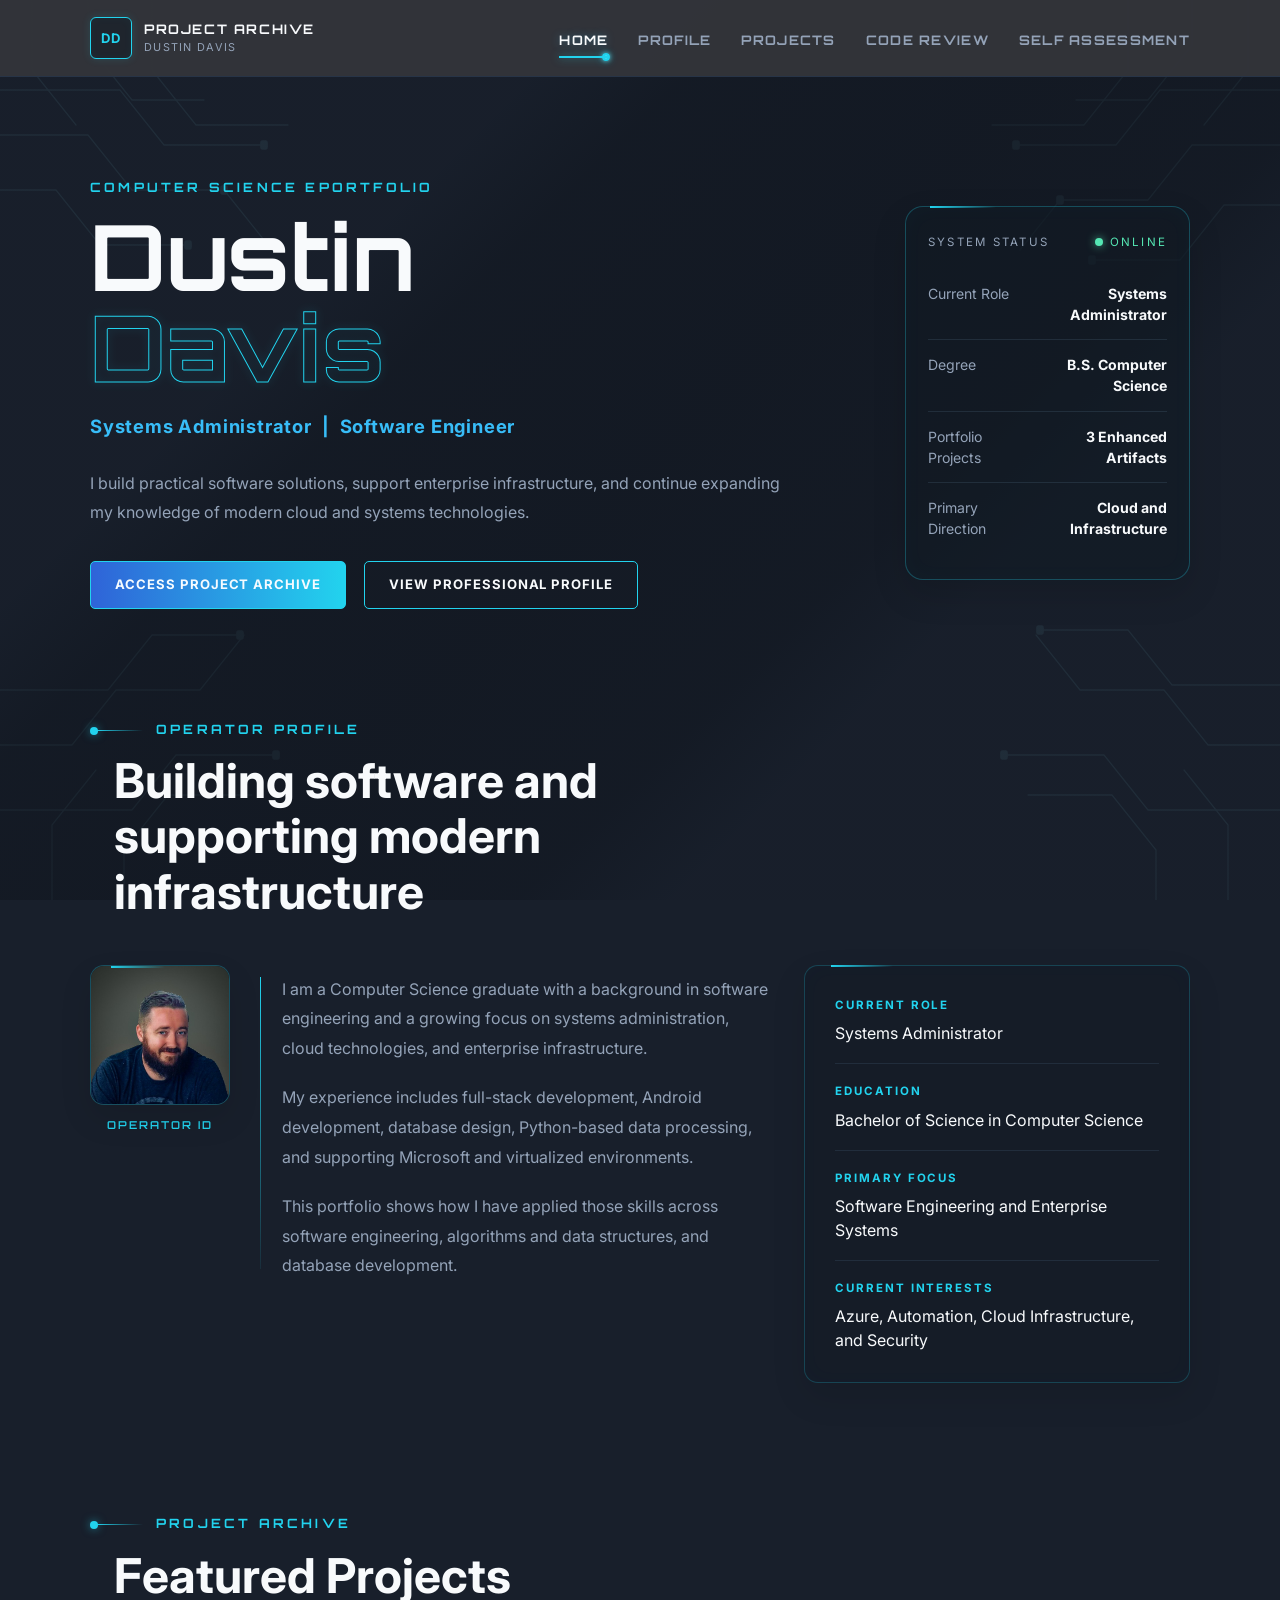
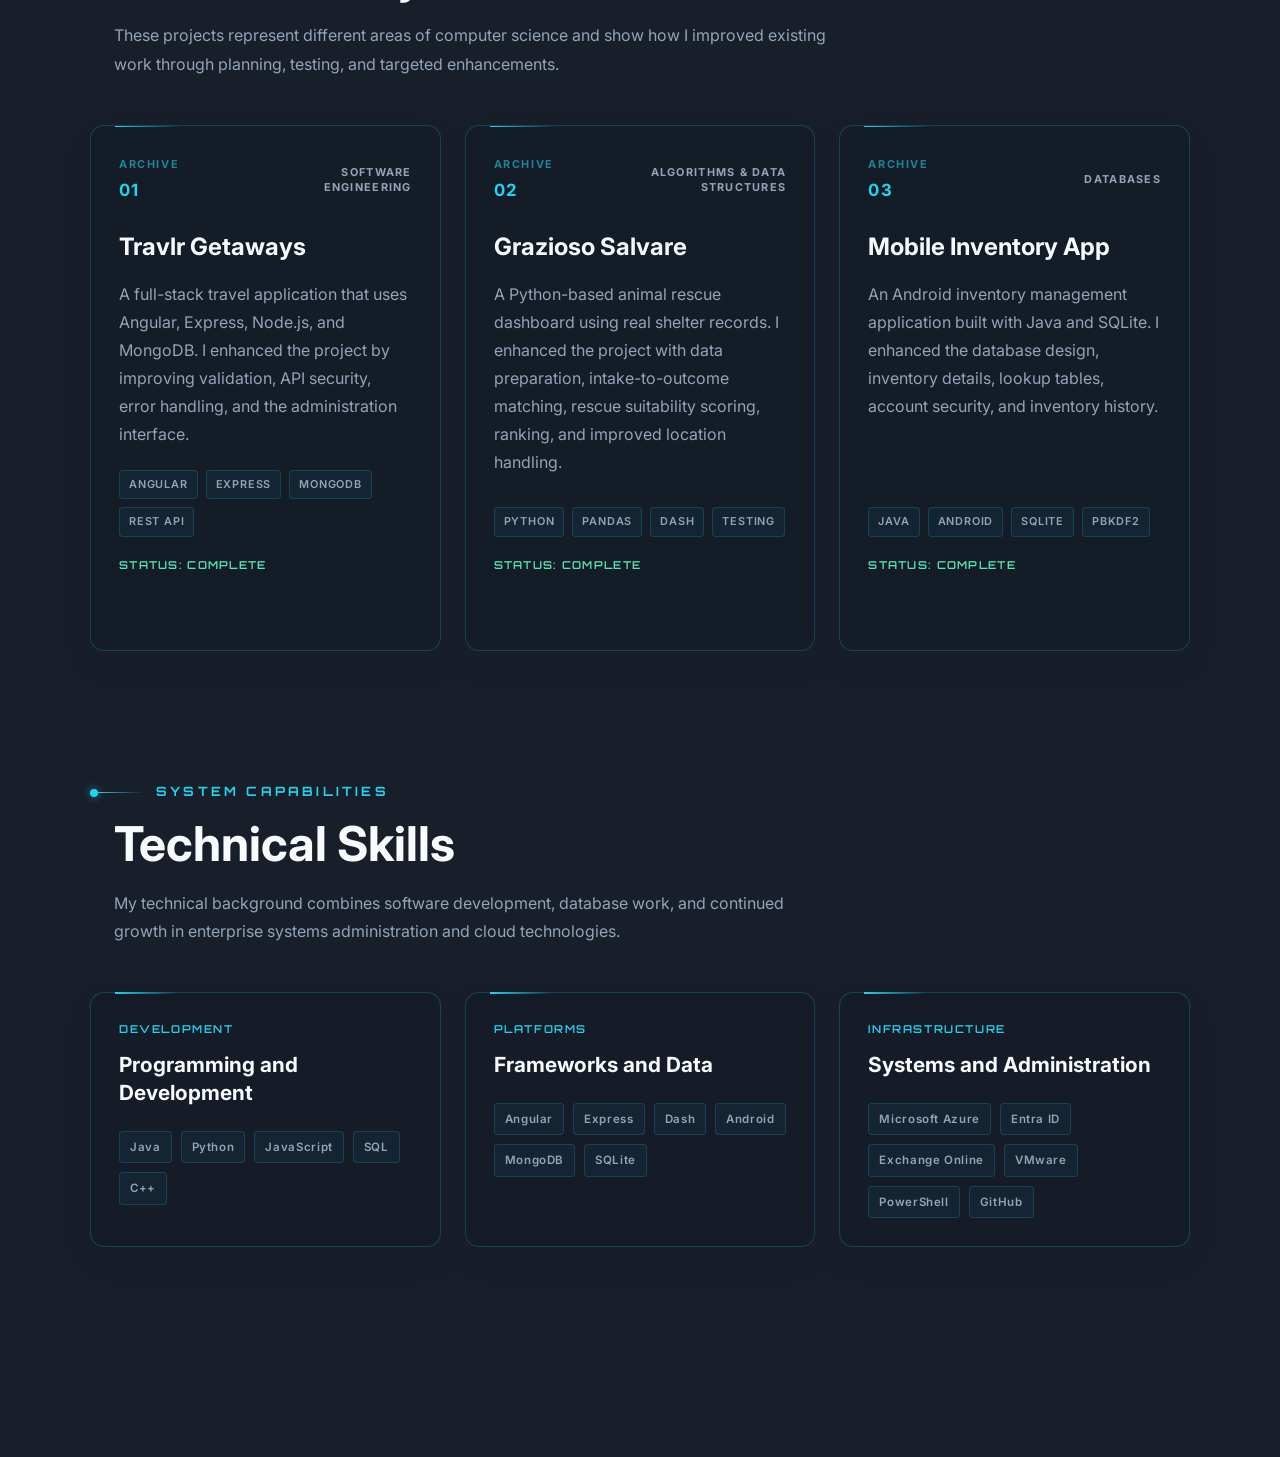
==== commit 0a1f3886: "Changing the glow for hero name" ====
--- a/index.html
+++ b/index.html
@@ -108,7 +108,7 @@
 
                 <h1 class="hero-name">
                     <span class="hero-first-name">Dustin</span>
-                    <span class="hero-last-name">Davis</span>
+                    <span class="hero-last-name" data-text="Davis">Davis</span>
                 </h1>
 
                 <p class="hero-roles">
--- a/assets/css/home.css
+++ b/assets/css/home.css
@@ -48,6 +48,9 @@
 
 /* Use an outlined treatment to give the hero more visual identity */
 .hero-last-name {
+    position: relative;
+    z-index: 1;
+
     margin-top: 8px;
 
     color: transparent;
@@ -57,6 +60,23 @@
     font-weight: 700;
 
     -webkit-text-stroke: 1px var(--accent);
+}
+
+
+/* Create a soft glow behind the outline without filling the letters */
+.hero-last-name::before {
+    position: absolute;
+    inset: 0;
+    z-index: -1;
+
+    color: transparent;
+
+    -webkit-text-stroke: 1px var(--accent);
+
+    filter: blur(4px);
+    opacity: 0.38;
+
+    content: attr(data-text);
 }
 
 
@@ -400,8 +420,8 @@
 /* Split the profile into an image, summary, and quick reference details */
 .profile-grid {
     display: grid;
-    grid-template-columns: 190px minmax(0, 1fr) minmax(290px, 0.75fr);
-    gap: 36px;
+    grid-template-columns: 140px minmax(0, 1fr) minmax(290px, 0.75fr);
+    gap: 30px;
     align-items: start;
 }
 
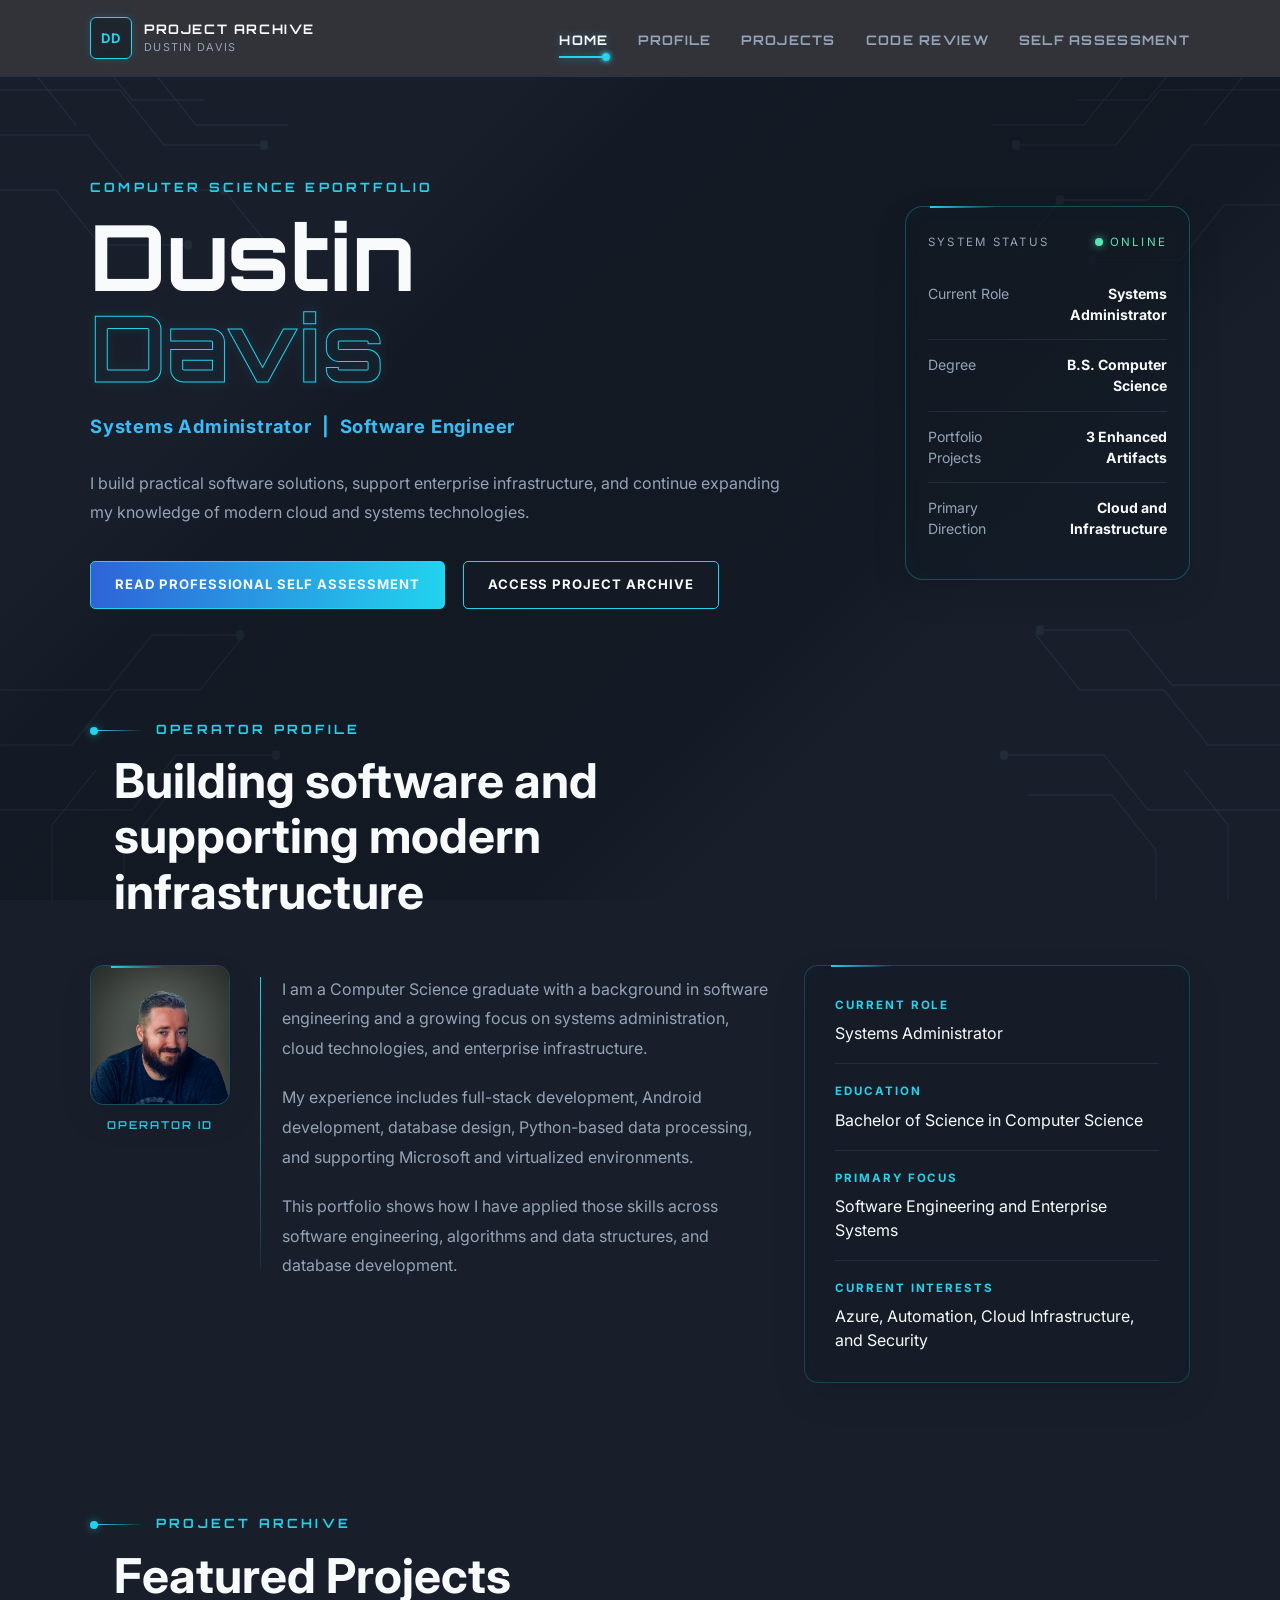
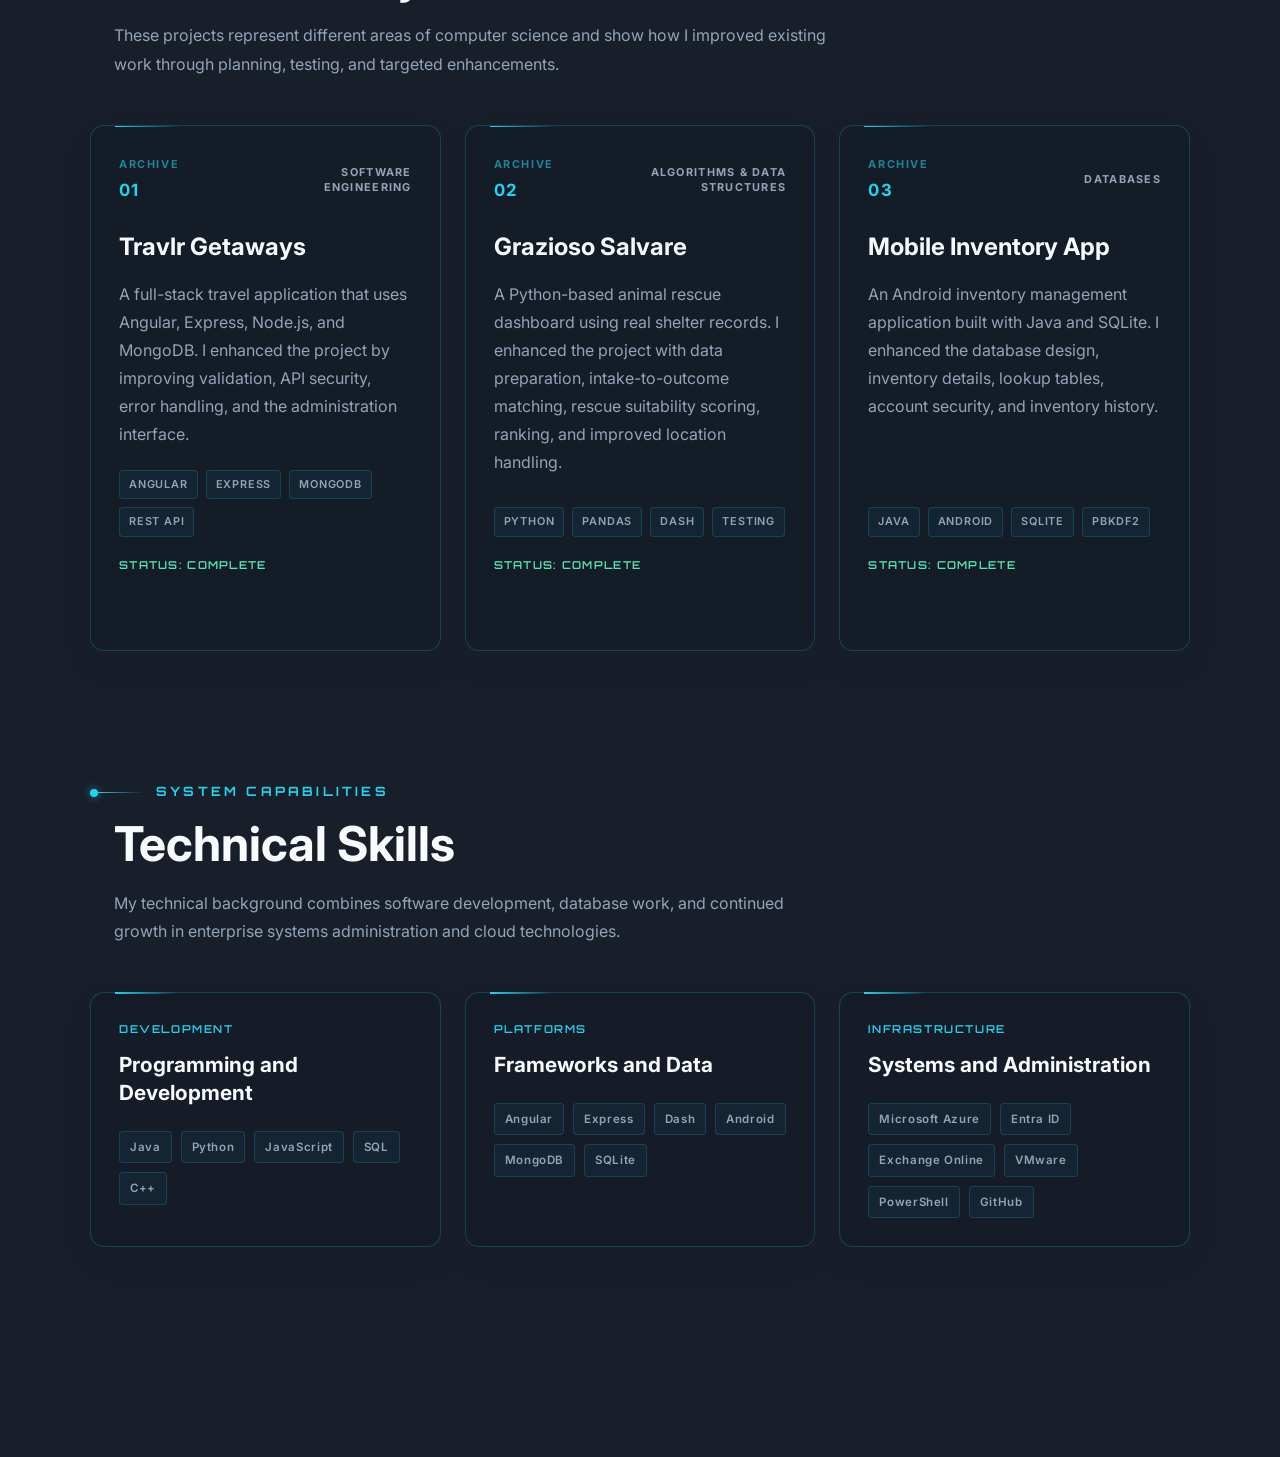
==== commit e6348c8d: "Rearanged self-assessment button to main button" ====
--- a/index.html
+++ b/index.html
@@ -126,12 +126,12 @@
                 <!-- These buttons connect to the main portfolio sections -->
                 <div class="hero-actions">
 
-                    <a class="primary-button" href="#projects">
+                    <a class="primary-button" href="self-assessment.html">
+                        Read Professional Self Assessment
+                    </a>
+
+                    <a class="secondary-button" href="#projects">
                         Access Project Archive
-                    </a>
-
-                    <a class="secondary-button" href="self-assessment.html">
-                        View Professional Profile
                     </a>
 
                 </div>
